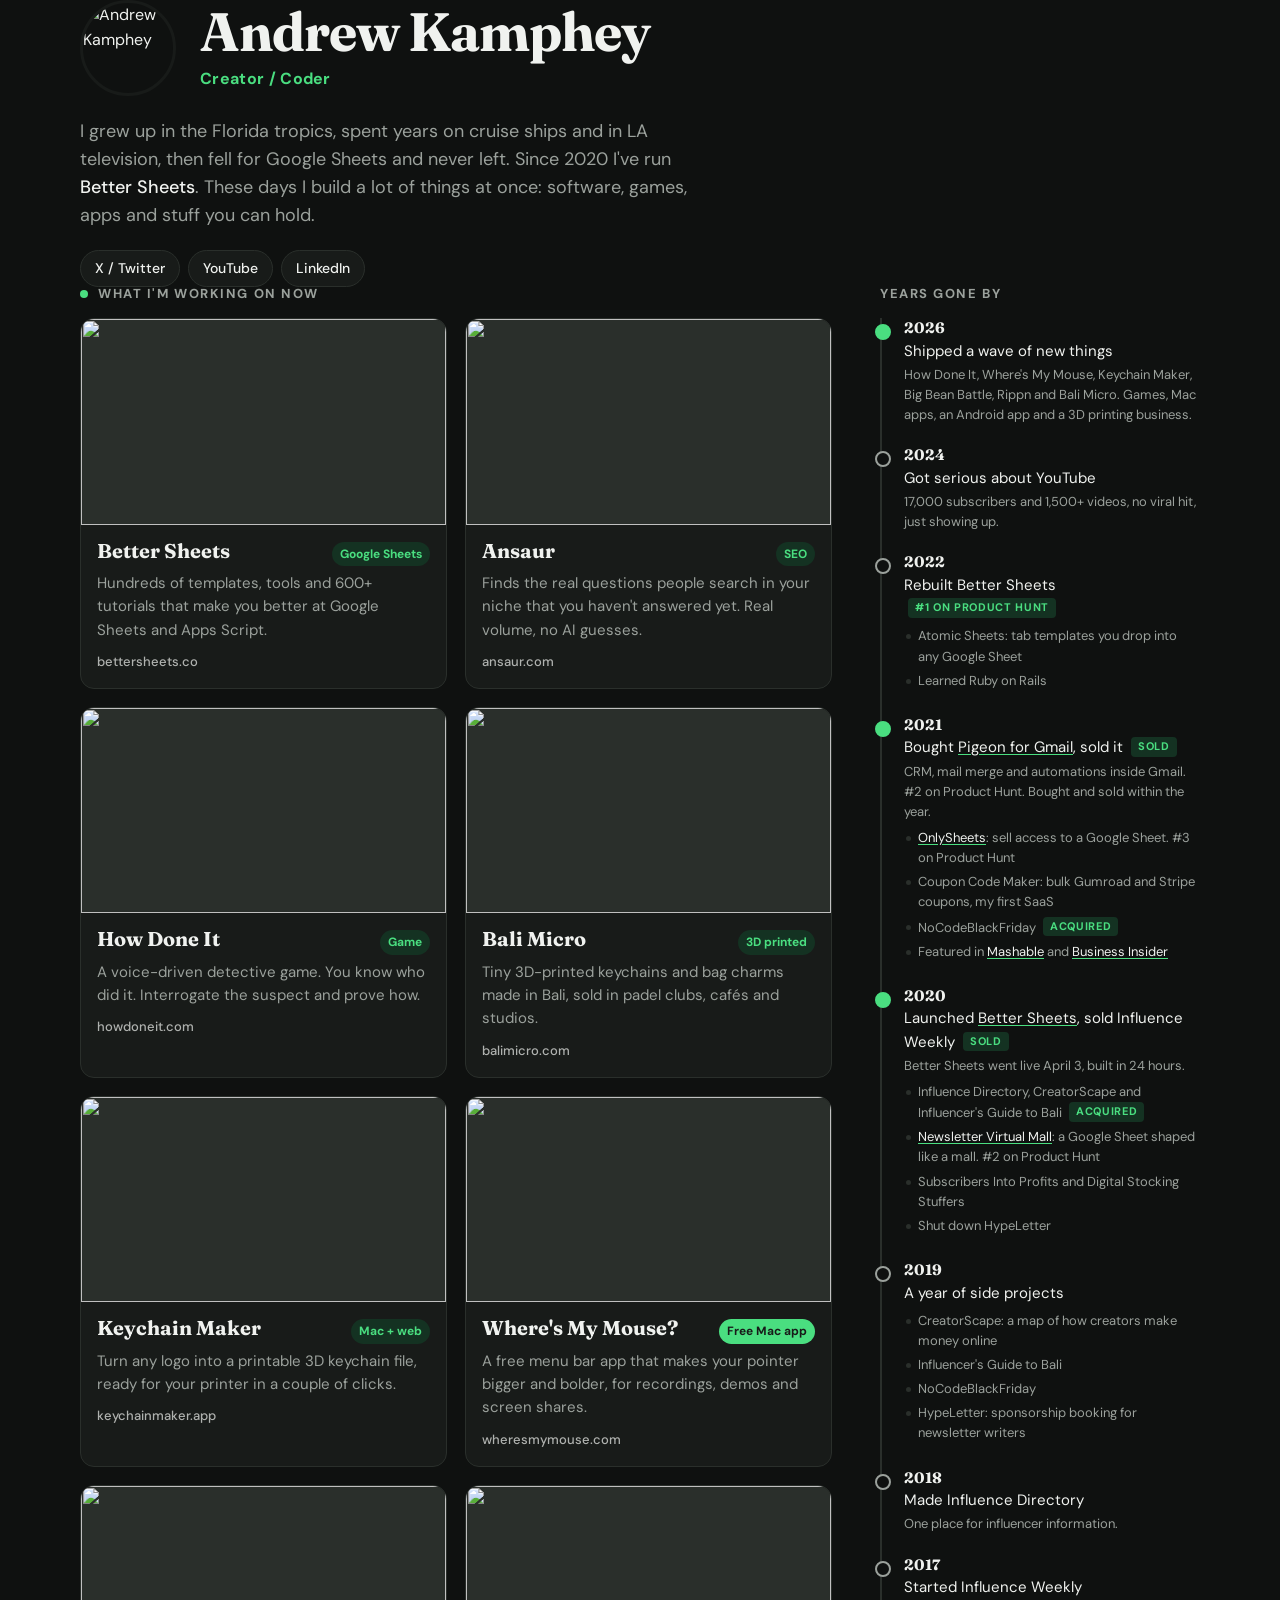
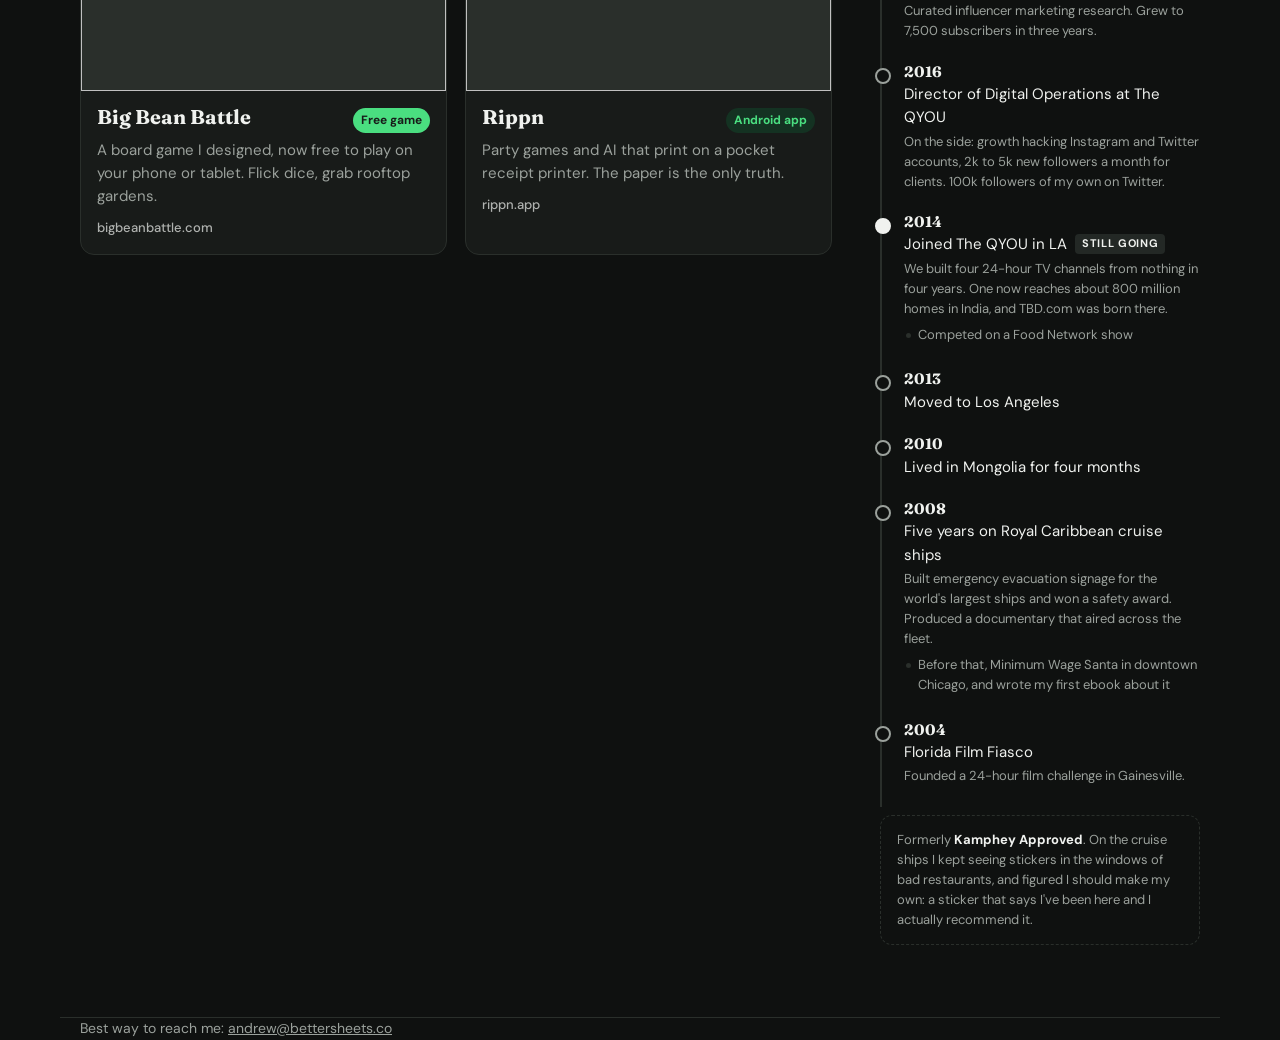
==== site/index.html @ 68dedde7 "Complete the timeline from kampheyapproved.com Adds 2008 to 2022 launches, acquisitions, Product Hun" ====
<!doctype html>
<html lang="en">
<head>
<meta charset="utf-8">
<meta name="viewport" content="width=device-width, initial-scale=1">
<title>Andrew Kamphey</title>
<meta name="description" content="Andrew Kamphey, creator and coder. Everything I'm building right now: Better Sheets, Ansaur, How Done It, Bali Micro, Keychain Maker, Where's My Mouse, Big Bean Battle and Rippn.">
<meta property="og:title" content="Andrew Kamphey">
<meta property="og:description" content="Creator / coder. Everything I'm building right now, plus the years that got me here.">
<meta property="og:image" content="https://kamphey.com/img/andrew.jpg">
<meta property="og:url" content="https://kamphey.com">
<meta name="twitter:card" content="summary">
<meta name="theme-color" content="#0f1110">
<link rel="icon" href="/favicon.svg" type="image/svg+xml">
<link rel="preconnect" href="https://fonts.googleapis.com">
<link rel="preconnect" href="https://fonts.gstatic.com" crossorigin>
<link href="https://fonts.googleapis.com/css2?family=Fraunces:opsz,wght@9..144,500;9..144,700&family=DM+Sans:wght@400;500;700&display=swap" rel="stylesheet">
<style>
:root {
  color-scheme: dark;
  --bg: #0f1110;
  --surface: #181b19;
  --ink: #f0f2ef;
  --muted: #9ba19c;
  --line: #2a2f2b;
  --accent: #4ade80;
  --accent-soft: #143222;
  --chip: #232825;
  --shadow: none;
}
* { box-sizing: border-box; }
html { -webkit-text-size-adjust: 100%; }
body {
  margin: 0;
  background: var(--bg);
  color: var(--ink);
  font: 400 16px/1.55 "DM Sans", system-ui, sans-serif;
}
a { color: inherit; }
img { display: block; max-width: 100%; }
.wrap { max-width: 1160px; margin: 0 auto; padding: 0 20px; }

/* Header */
header { padding: 56px 0 36px; }
.intro { display: flex; gap: 24px; align-items: center; }
.intro img {
  width: 96px; height: 96px; border-radius: 50%;
  object-fit: cover; flex: none; border: 3px solid var(--surface); box-shadow: var(--shadow);
}
h1 {
  font: 700 clamp(34px, 6vw, 54px)/1.05 "Fraunces", Georgia, serif;
  margin: 0; letter-spacing: -.02em;
}
.tag { margin: 6px 0 0; color: var(--accent); font-weight: 700; letter-spacing: .02em; }
.bio { max-width: 640px; margin: 22px 0 0; font-size: 18px; color: var(--muted); }
.bio strong { color: var(--ink); font-weight: 500; }
.links { display: flex; flex-wrap: wrap; gap: 8px; margin-top: 20px; }
.links a {
  text-decoration: none; font-size: 14px; font-weight: 500;
  padding: 7px 14px; border: 1px solid var(--line); border-radius: 999px; background: var(--surface);
}
.links a:hover { border-color: var(--accent); color: var(--accent); }

/* Layout */
.layout { display: grid; grid-template-columns: minmax(0, 1fr) 320px; gap: 48px; padding-bottom: 72px; }
h2 {
  font: 700 13px/1 "DM Sans", sans-serif; text-transform: uppercase; letter-spacing: .12em;
  color: var(--muted); margin: 0 0 18px; display: flex; align-items: center; gap: 10px;
}
h2 .dot { width: 8px; height: 8px; border-radius: 50%; background: var(--accent); animation: pulse 2s infinite; }
@keyframes pulse { 50% { opacity: .35; } }
@media (prefers-reduced-motion: reduce) { h2 .dot { animation: none; } }

/* Project cards */
.grid { display: grid; grid-template-columns: repeat(2, minmax(0, 1fr)); gap: 18px; }
.card {
  display: flex; flex-direction: column; text-decoration: none;
  background: var(--surface); border: 1px solid var(--line); border-radius: 14px;
  overflow: hidden; box-shadow: var(--shadow); transition: transform .15s ease, border-color .15s ease;
}
.card:hover { transform: translateY(-3px); border-color: var(--accent); }
.card:focus-visible { outline: 3px solid var(--accent); outline-offset: 2px; }
.card .thumb { aspect-ratio: 16 / 9; background: var(--line); overflow: hidden; }
.card .thumb img { width: 100%; height: 100%; object-fit: cover; }
.card .body { padding: 14px 16px 16px; }
.card .top { display: flex; justify-content: space-between; align-items: baseline; gap: 10px; }
.card h3 { font: 700 20px/1.2 "Fraunces", Georgia, serif; margin: 0; }
.card .kind {
  font-size: 12px; font-weight: 700; white-space: nowrap;
  color: var(--accent); background: var(--accent-soft); padding: 3px 8px; border-radius: 999px;
}
.card p { margin: 6px 0 0; color: var(--muted); font-size: 15px; }
.card .url { margin-top: 10px; font-size: 13px; font-weight: 500; color: var(--ink); opacity: .7; }

/* Timeline */
aside { align-self: start; }
.timeline { list-style: none; margin: 0; padding: 0; border-left: 2px solid var(--line); }
.timeline li { position: relative; padding: 0 0 20px 22px; }
.timeline li::before {
  content: ""; position: absolute; left: -7px; top: 6px;
  width: 12px; height: 12px; border-radius: 50%; background: var(--bg); border: 2px solid var(--muted);
}
.timeline li.big::before, .timeline li.sold::before { background: var(--accent); border-color: var(--accent); }
.timeline li.live::before { background: var(--ink); border-color: var(--ink); }
.timeline .year { font: 700 15px/1.3 "Fraunces", Georgia, serif; }
.timeline .what { margin: 2px 0 0; font-size: 15px; }
.timeline .note { margin: 2px 0 0; font-size: 13px; color: var(--muted); }
.timeline a { color: var(--ink); text-decoration-color: var(--accent); text-underline-offset: 2px; }
.timeline a:hover { color: var(--accent); }
.extras { margin: 6px 0 0; padding: 0; list-style: none; }
.extras li { position: relative; padding: 0 0 4px 14px; font-size: 13px; color: var(--muted); }
.extras li::before { content: ""; position: absolute; left: 2px; top: 8px; width: 5px; height: 5px; border-radius: 50%; background: var(--line); border: 0; }
.aka { margin: 8px 0 0; padding: 14px 16px; border: 1px dashed var(--line); border-radius: 12px; font-size: 13px; color: var(--muted); }
.aka strong { color: var(--ink); }
.badge {
  display: inline-block; font: 700 11px/1.4 "DM Sans", sans-serif; text-transform: uppercase; letter-spacing: .06em;
  color: var(--accent); background: var(--accent-soft); padding: 2px 7px; border-radius: 4px; margin-left: 4px; vertical-align: 2px;
}
.badge.live { color: var(--ink); background: var(--chip); }
.card .kind.free { color: var(--surface); background: var(--accent); }

footer { border-top: 1px solid var(--line); padding: 24px 0 40px; color: var(--muted); font-size: 14px; }

@media (max-width: 900px) {
  .layout { grid-template-columns: 1fr; gap: 40px; }
  aside { position: static; }
}
@media (max-width: 560px) {
  header { padding-top: 36px; }
  .intro { gap: 16px; }
  .intro img { width: 72px; height: 72px; }
  .grid { grid-template-columns: 1fr; }
  .wrap { padding: 0 16px; }
}
</style>
</head>
<body>

<header class="wrap">
  <div class="intro">
    <img src="/img/andrew.jpg" alt="Andrew Kamphey" width="96" height="96">
    <div>
      <h1>Andrew Kamphey</h1>
      <p class="tag">Creator / Coder</p>
    </div>
  </div>
  <p class="bio">
    I grew up in the Florida tropics, spent years on cruise ships and in LA television, then fell for Google Sheets and never left.
    Since 2020 I've run <strong>Better Sheets</strong>. These days I build a lot of things at once: software, games, apps and stuff you can hold.
  </p>
  <nav class="links" aria-label="Elsewhere">
    <a href="https://x.com/Kamphey">X / Twitter</a>
    <a href="https://www.youtube.com/bettersheets">YouTube</a>
    <a href="https://www.linkedin.com/in/andrewkamphey">LinkedIn</a>
  </nav>
</header>

<main class="wrap layout">
  <section aria-labelledby="now">
    <h2 id="now"><span class="dot"></span>What I'm working on now</h2>
    <div class="grid">

      <a class="card" href="https://bettersheets.co">
        <div class="thumb"><img src="/img/bettersheets.jpg" alt="" loading="lazy"></div>
        <div class="body">
          <div class="top"><h3>Better Sheets</h3><span class="kind">Google Sheets</span></div>
          <p>Hundreds of templates, tools and 600+ tutorials that make you better at Google Sheets and Apps Script.</p>
          <div class="url">bettersheets.co</div>
        </div>
      </a>

      <a class="card" href="https://ansaur.com">
        <div class="thumb"><img src="/img/ansaur.jpg" alt="" loading="lazy"></div>
        <div class="body">
          <div class="top"><h3>Ansaur</h3><span class="kind">SEO</span></div>
          <p>Finds the real questions people search in your niche that you haven't answered yet. Real volume, no AI guesses.</p>
          <div class="url">ansaur.com</div>
        </div>
      </a>

      <a class="card" href="https://howdoneit.com">
        <div class="thumb"><img src="/img/howdoneit.jpg" alt="" loading="lazy"></div>
        <div class="body">
          <div class="top"><h3>How Done It</h3><span class="kind">Game</span></div>
          <p>A voice-driven detective game. You know who did it. Interrogate the suspect and prove how.</p>
          <div class="url">howdoneit.com</div>
        </div>
      </a>

      <a class="card" href="https://balimicro.com">
        <div class="thumb"><img src="/img/balimicro.jpg" alt="" loading="lazy"></div>
        <div class="body">
          <div class="top"><h3>Bali Micro</h3><span class="kind">3D printed</span></div>
          <p>Tiny 3D-printed keychains and bag charms made in Bali, sold in padel clubs, cafés and studios.</p>
          <div class="url">balimicro.com</div>
        </div>
      </a>

      <a class="card" href="https://keychainmaker.app">
        <div class="thumb"><img src="/img/keychainmaker.jpg" alt="" loading="lazy"></div>
        <div class="body">
          <div class="top"><h3>Keychain Maker</h3><span class="kind">Mac + web</span></div>
          <p>Turn any logo into a printable 3D keychain file, ready for your printer in a couple of clicks.</p>
          <div class="url">keychainmaker.app</div>
        </div>
      </a>

      <a class="card" href="https://wheresmymouse.com">
        <div class="thumb"><img src="/img/wheresmymouse.jpg" alt="" loading="lazy"></div>
        <div class="body">
          <div class="top"><h3>Where's My Mouse?</h3><span class="kind free">Free Mac app</span></div>
          <p>A free menu bar app that makes your pointer bigger and bolder, for recordings, demos and screen shares.</p>
          <div class="url">wheresmymouse.com</div>
        </div>
      </a>

      <a class="card" href="https://bigbeanbattle.com">
        <div class="thumb"><img src="/img/bigbeanbattle.jpg" alt="" loading="lazy"></div>
        <div class="body">
          <div class="top"><h3>Big Bean Battle</h3><span class="kind free">Free game</span></div>
          <p>A board game I designed, now free to play on your phone or tablet. Flick dice, grab rooftop gardens.</p>
          <div class="url">bigbeanbattle.com</div>
        </div>
      </a>

      <a class="card" href="https://rippn.app">
        <div class="thumb"><img src="/img/rippn.jpg" alt="" loading="lazy"></div>
        <div class="body">
          <div class="top"><h3>Rippn</h3><span class="kind">Android app</span></div>
          <p>Party games and AI that print on a pocket receipt printer. The paper is the only truth.</p>
          <div class="url">rippn.app</div>
        </div>
      </a>

    </div>
  </section>

  <aside aria-labelledby="years">
    <h2 id="years">Years gone by</h2>
    <ol class="timeline">
      <li class="big">
        <div class="year">2026</div>
        <p class="what">Shipped a wave of new things</p>
        <p class="note">How Done It, Where's My Mouse, Keychain Maker, Big Bean Battle, Rippn and Bali Micro. Games, Mac apps, an Android app and a 3D printing business.</p>
      </li>
      <li>
        <div class="year">2024</div>
        <p class="what">Got serious about YouTube</p>
        <p class="note">17,000 subscribers and 1,500+ videos, no viral hit, just showing up.</p>
      </li>
      <li>
        <div class="year">2022</div>
        <p class="what">Rebuilt Better Sheets <span class="badge">#1 on Product Hunt</span></p>
        <ul class="extras">
          <li>Atomic Sheets: tab templates you drop into any Google Sheet</li>
          <li>Learned Ruby on Rails</li>
        </ul>
      </li>
      <li class="sold">
        <div class="year">2021</div>
        <p class="what">Bought <a href="https://trypigeon.co/">Pigeon for Gmail</a>, sold it <span class="badge">Sold</span></p>
        <p class="note">CRM, mail merge and automations inside Gmail. #2 on Product Hunt. Bought and sold within the year.</p>
        <ul class="extras">
          <li><a href="https://onlysheets.xyz/">OnlySheets</a>: sell access to a Google Sheet. #3 on Product Hunt</li>
          <li>Coupon Code Maker: bulk Gumroad and Stripe coupons, my first SaaS</li>
          <li>NoCodeBlackFriday <span class="badge">Acquired</span></li>
          <li>Featured in <a href="https://mashable.com/article/selling-google-spreadsheets-trend">Mashable</a> and <a href="https://www.businessinsider.com/teaching-people-how-to-make-better-google-sheets-earned-me-34000-in-a-year-2021-4">Business Insider</a></li>
        </ul>
      </li>
      <li class="sold">
        <div class="year">2020</div>
        <p class="what">Launched <a href="https://bettersheets.co">Better Sheets</a>, sold Influence Weekly <span class="badge">Sold</span></p>
        <p class="note">Better Sheets went live April 3, built in 24 hours.</p>
        <ul class="extras">
          <li>Influence Directory, CreatorScape and Influencer's Guide to Bali <span class="badge">Acquired</span></li>
          <li><a href="https://newslettervirtualmall.com/">Newsletter Virtual Mall</a>: a Google Sheet shaped like a mall. #2 on Product Hunt</li>
          <li>Subscribers Into Profits and Digital Stocking Stuffers</li>
          <li>Shut down HypeLetter</li>
        </ul>
      </li>
      <li>
        <div class="year">2019</div>
        <p class="what">A year of side projects</p>
        <ul class="extras">
          <li>CreatorScape: a map of how creators make money online</li>
          <li>Influencer's Guide to Bali</li>
          <li>NoCodeBlackFriday</li>
          <li>HypeLetter: sponsorship booking for newsletter writers</li>
        </ul>
      </li>
      <li>
        <div class="year">2018</div>
        <p class="what">Made Influence Directory</p>
        <p class="note">One place for influencer information.</p>
      </li>
      <li>
        <div class="year">2017</div>
        <p class="what">Started Influence Weekly</p>
        <p class="note">Curated influencer marketing research. Grew to 7,500 subscribers in three years.</p>
      </li>
      <li>
        <div class="year">2016</div>
        <p class="what">Director of Digital Operations at The QYOU</p>
        <p class="note">On the side: growth hacking Instagram and Twitter accounts, 2k to 5k new followers a month for clients. 100k followers of my own on Twitter.</p>
      </li>
      <li class="live">
        <div class="year">2014</div>
        <p class="what">Joined The QYOU in LA <span class="badge live">Still going</span></p>
        <p class="note">We built four 24-hour TV channels from nothing in four years. One now reaches about 800 million homes in India, and TBD.com was born there.</p>
        <ul class="extras">
          <li>Competed on a Food Network show</li>
        </ul>
      </li>
      <li>
        <div class="year">2013</div>
        <p class="what">Moved to Los Angeles</p>
      </li>
      <li>
        <div class="year">2010</div>
        <p class="what">Lived in Mongolia for four months</p>
      </li>
      <li>
        <div class="year">2008</div>
        <p class="what">Five years on Royal Caribbean cruise ships</p>
        <p class="note">Built emergency evacuation signage for the world's largest ships and won a safety award. Produced a documentary that aired across the fleet.</p>
        <ul class="extras">
          <li>Before that, Minimum Wage Santa in downtown Chicago, and wrote my first ebook about it</li>
        </ul>
      </li>
      <li>
        <div class="year">2004</div>
        <p class="what">Florida Film Fiasco</p>
        <p class="note">Founded a 24-hour film challenge in Gainesville.</p>
      </li>
    </ol>
    <p class="aka">Formerly <strong>Kamphey Approved</strong>. On the cruise ships I kept seeing stickers in the windows of bad restaurants, and figured I should make my own: a sticker that says I've been here and I actually recommend it.</p>
  </aside>
</main>

<footer class="wrap">
  Best way to reach me: <a href="mailto:andrew@bettersheets.co">andrew@bettersheets.co</a>
</footer>

</body>
</html>
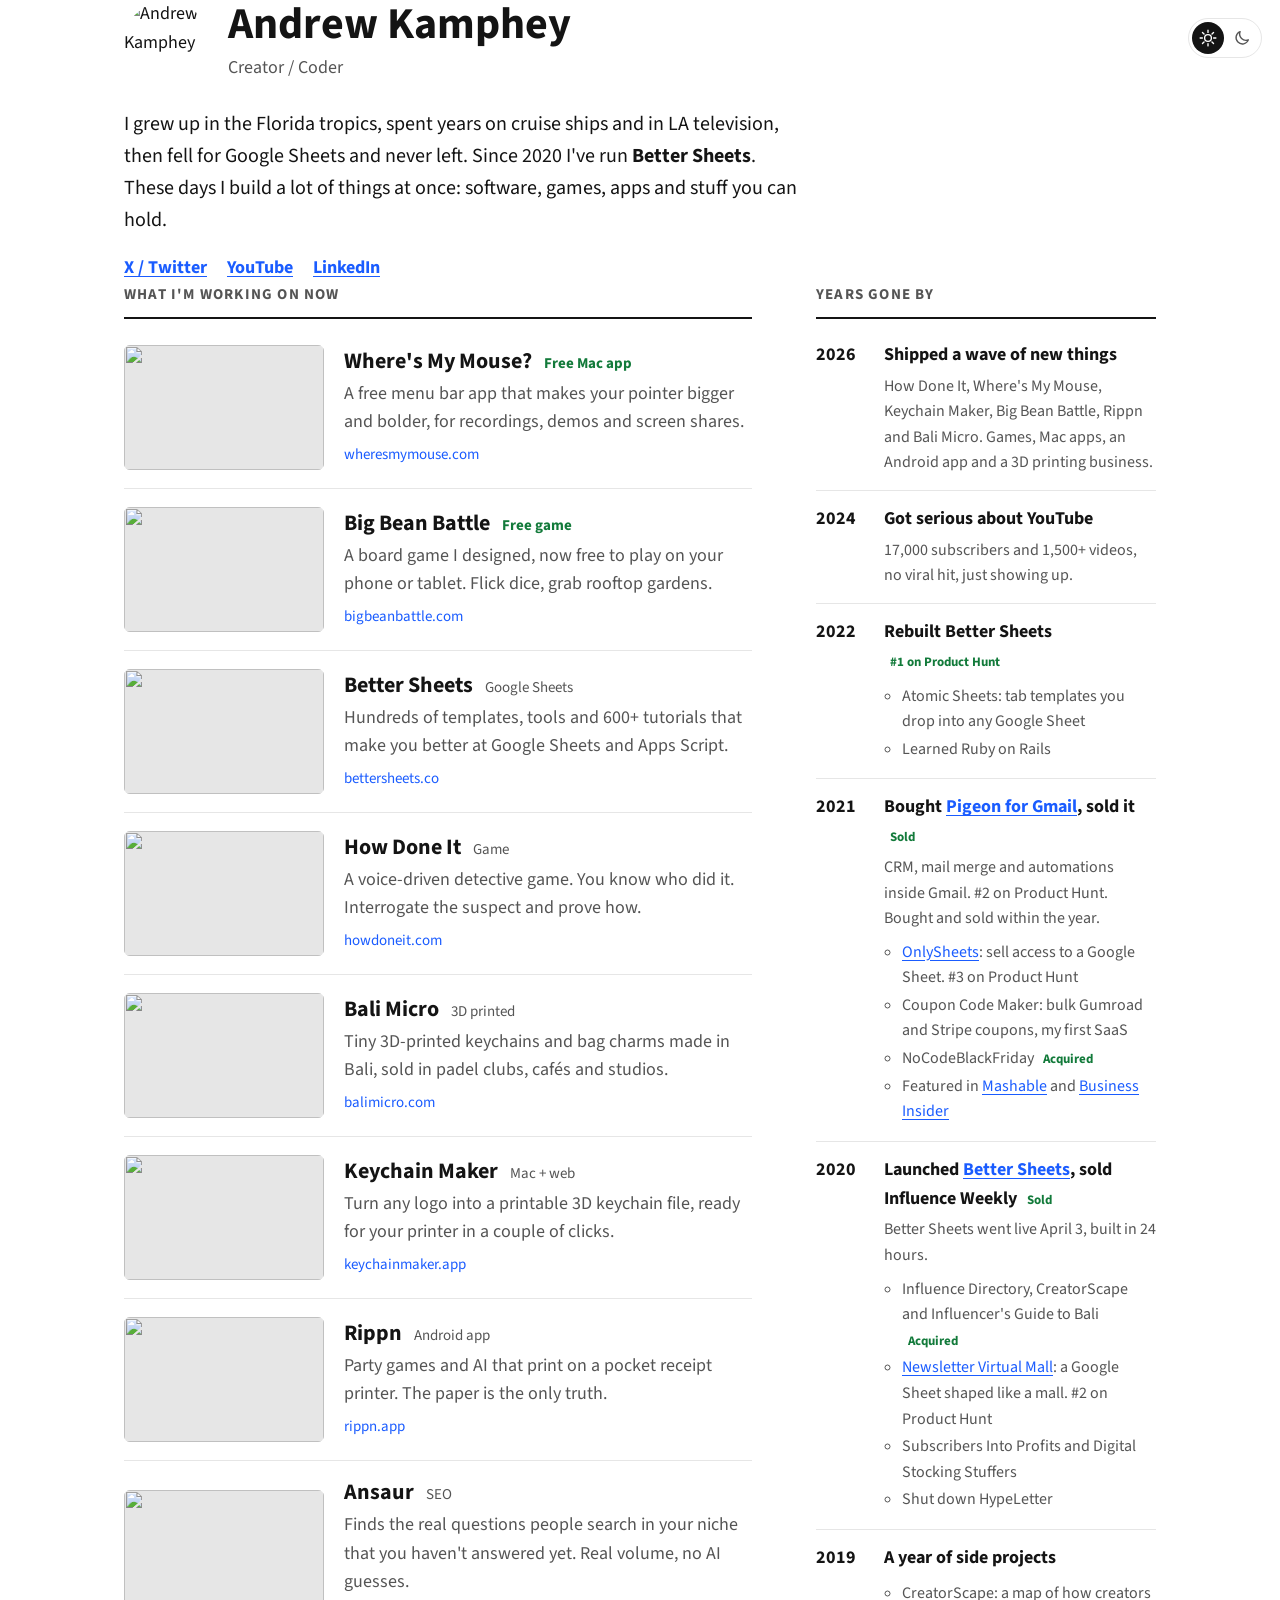
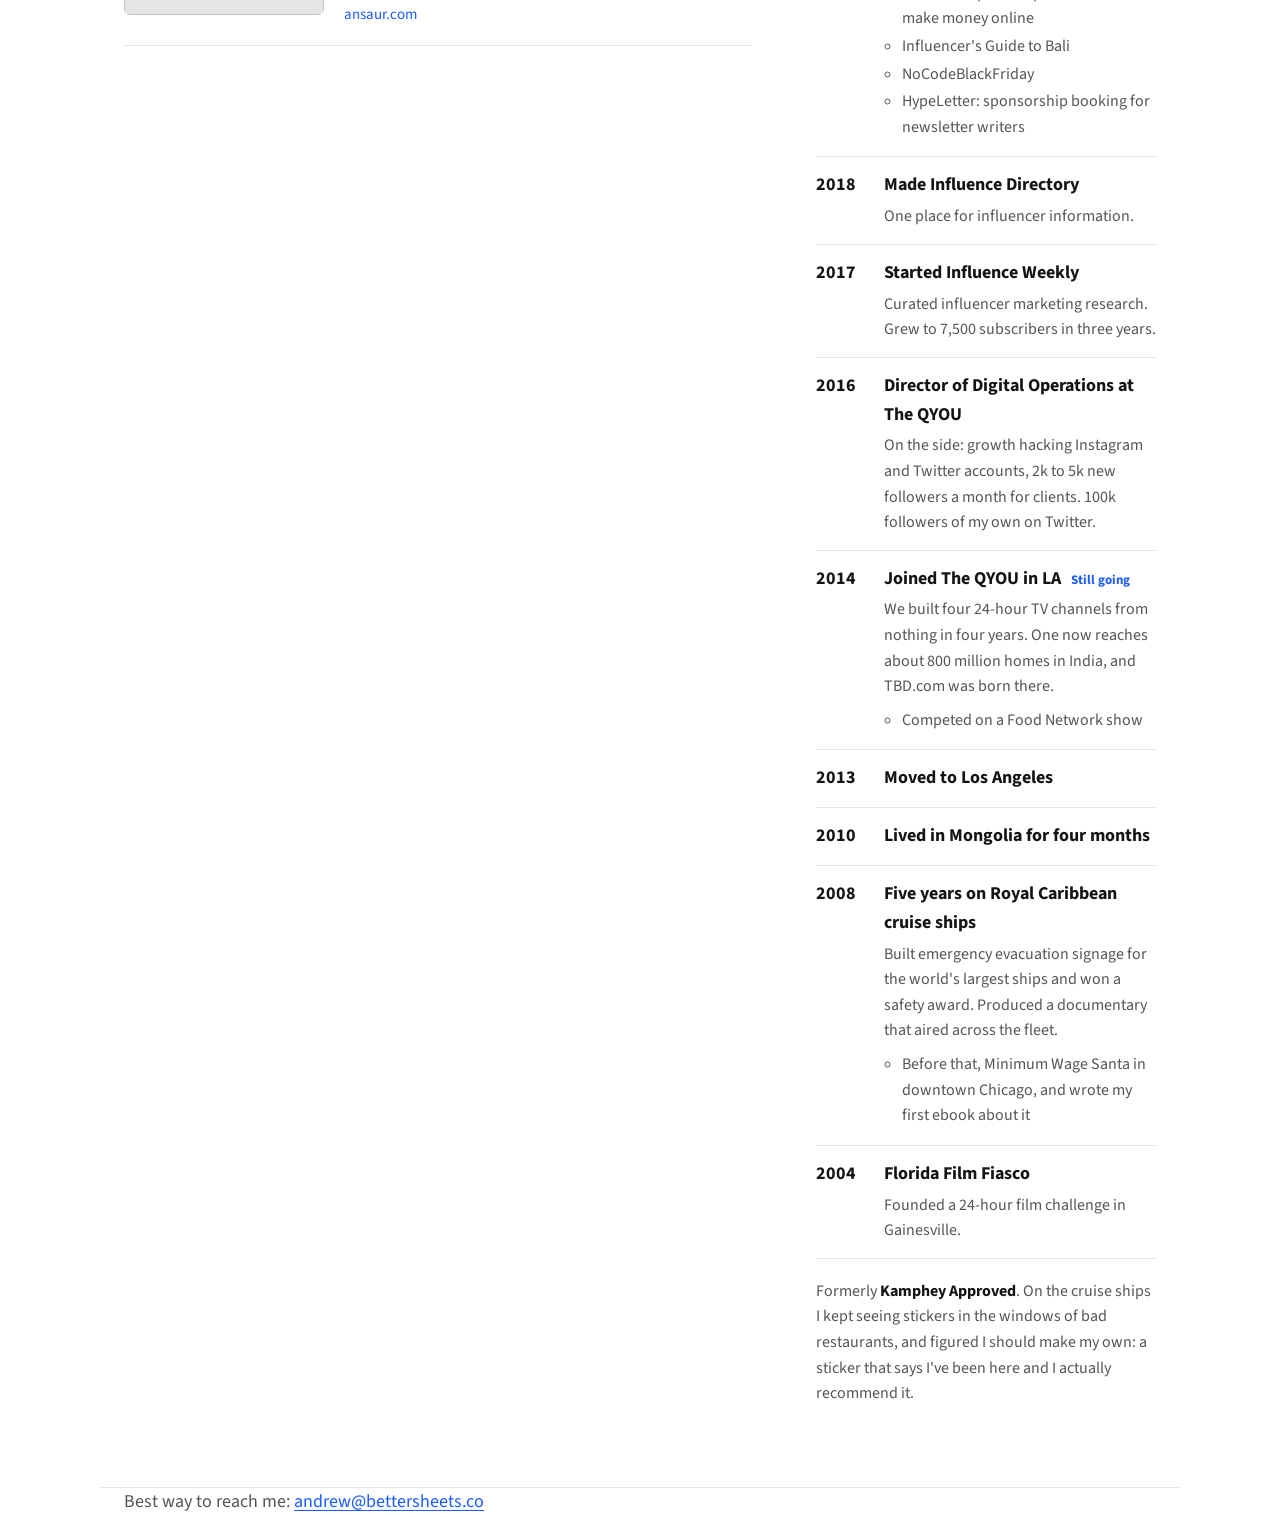
==== commit b6152080: "Plain design with light/dark toggle, reorder projects Source Sans 3, list rows, readable light and s" ====
--- a/site/index.html
+++ b/site/index.html
@@ -4,137 +4,119 @@
 <meta charset="utf-8">
 <meta name="viewport" content="width=device-width, initial-scale=1">
 <title>Andrew Kamphey</title>
-<meta name="description" content="Andrew Kamphey, creator and coder. Everything I'm building right now: Better Sheets, Ansaur, How Done It, Bali Micro, Keychain Maker, Where's My Mouse, Big Bean Battle and Rippn.">
+<meta name="description" content="Andrew Kamphey, creator and coder. Everything I'm building right now: Where's My Mouse, Big Bean Battle, Better Sheets, How Done It, Bali Micro, Keychain Maker, Rippn and Ansaur.">
 <meta property="og:title" content="Andrew Kamphey">
 <meta property="og:description" content="Creator / coder. Everything I'm building right now, plus the years that got me here.">
 <meta property="og:image" content="https://kamphey.com/img/andrew.jpg">
 <meta property="og:url" content="https://kamphey.com">
 <meta name="twitter:card" content="summary">
-<meta name="theme-color" content="#0f1110">
 <link rel="icon" href="/favicon.svg" type="image/svg+xml">
 <link rel="preconnect" href="https://fonts.googleapis.com">
 <link rel="preconnect" href="https://fonts.gstatic.com" crossorigin>
-<link href="https://fonts.googleapis.com/css2?family=Fraunces:opsz,wght@9..144,500;9..144,700&family=DM+Sans:wght@400;500;700&display=swap" rel="stylesheet">
-<style>
+<link href="https://fonts.googleapis.com/css2?family=Source+Sans+3:ital,wght@0,400;0,600;0,700;1,400&display=swap" rel="stylesheet">
+<script>
+try { const t = localStorage.getItem("theme"); if (t) document.documentElement.dataset.theme = t; } catch (e) {}
+</script>
+<style id="theme">
 :root {
+  color-scheme: light;
+  --bg: #ffffff; --surface: #ffffff; --ink: #141414; --muted: #555555; --line: #e6e6e6;
+  --link: #1a5cff; --free: #127a3a;
+  --tog-on-bg: #141414; --tog-on-fg: #ffffff;
+}
+@media (prefers-color-scheme: dark) {
+  :root:not([data-theme="light"]) {
+    color-scheme: dark;
+    --bg: #1c1c1e; --surface: #1c1c1e; --ink: #ececec; --muted: #a8a8ad; --line: #333336;
+    --link: #7aa7ff; --free: #5fd38a; --tog-on-bg: #ececec; --tog-on-fg: #1c1c1e;
+  }
+}
+:root[data-theme="dark"] {
   color-scheme: dark;
-  --bg: #0f1110;
-  --surface: #181b19;
-  --ink: #f0f2ef;
-  --muted: #9ba19c;
-  --line: #2a2f2b;
-  --accent: #4ade80;
-  --accent-soft: #143222;
-  --chip: #232825;
-  --shadow: none;
+  --bg: #1c1c1e; --surface: #1c1c1e; --ink: #ececec; --muted: #a8a8ad; --line: #333336;
+  --link: #7aa7ff; --free: #5fd38a; --tog-on-bg: #ececec; --tog-on-fg: #1c1c1e;
 }
 * { box-sizing: border-box; }
 html { -webkit-text-size-adjust: 100%; }
-body {
-  margin: 0;
-  background: var(--bg);
-  color: var(--ink);
-  font: 400 16px/1.55 "DM Sans", system-ui, sans-serif;
-}
-a { color: inherit; }
+body { margin: 0; position: relative; background: var(--bg); color: var(--ink); font: 400 18px/1.6 "Source Sans 3", system-ui, sans-serif; }
+a { color: var(--link); text-underline-offset: 3px; }
 img { display: block; max-width: 100%; }
-.wrap { max-width: 1160px; margin: 0 auto; padding: 0 20px; }
-
-/* Header */
-header { padding: 56px 0 36px; }
-.intro { display: flex; gap: 24px; align-items: center; }
-.intro img {
-  width: 96px; height: 96px; border-radius: 50%;
-  object-fit: cover; flex: none; border: 3px solid var(--surface); box-shadow: var(--shadow);
-}
-h1 {
-  font: 700 clamp(34px, 6vw, 54px)/1.05 "Fraunces", Georgia, serif;
-  margin: 0; letter-spacing: -.02em;
-}
-.tag { margin: 6px 0 0; color: var(--accent); font-weight: 700; letter-spacing: .02em; }
-.bio { max-width: 640px; margin: 22px 0 0; font-size: 18px; color: var(--muted); }
-.bio strong { color: var(--ink); font-weight: 500; }
-.links { display: flex; flex-wrap: wrap; gap: 8px; margin-top: 20px; }
-.links a {
-  text-decoration: none; font-size: 14px; font-weight: 500;
-  padding: 7px 14px; border: 1px solid var(--line); border-radius: 999px; background: var(--surface);
-}
-.links a:hover { border-color: var(--accent); color: var(--accent); }
-
-/* Layout */
-.layout { display: grid; grid-template-columns: minmax(0, 1fr) 320px; gap: 48px; padding-bottom: 72px; }
-h2 {
-  font: 700 13px/1 "DM Sans", sans-serif; text-transform: uppercase; letter-spacing: .12em;
-  color: var(--muted); margin: 0 0 18px; display: flex; align-items: center; gap: 10px;
-}
-h2 .dot { width: 8px; height: 8px; border-radius: 50%; background: var(--accent); animation: pulse 2s infinite; }
-@keyframes pulse { 50% { opacity: .35; } }
-@media (prefers-reduced-motion: reduce) { h2 .dot { animation: none; } }
-
-/* Project cards */
-.grid { display: grid; grid-template-columns: repeat(2, minmax(0, 1fr)); gap: 18px; }
-.card {
-  display: flex; flex-direction: column; text-decoration: none;
-  background: var(--surface); border: 1px solid var(--line); border-radius: 14px;
-  overflow: hidden; box-shadow: var(--shadow); transition: transform .15s ease, border-color .15s ease;
-}
-.card:hover { transform: translateY(-3px); border-color: var(--accent); }
-.card:focus-visible { outline: 3px solid var(--accent); outline-offset: 2px; }
-.card .thumb { aspect-ratio: 16 / 9; background: var(--line); overflow: hidden; }
+.wrap { max-width: 1080px; margin: 0 auto; padding: 0 24px; }
+
+.theme-toggle { position: absolute; top: 18px; right: 18px; display: flex; gap: 2px; padding: 3px; border: 1px solid var(--line); border-radius: 999px; background: var(--surface); cursor: pointer; z-index: 5; }
+.theme-toggle svg { width: 32px; height: 32px; padding: 7px; border-radius: 50%; fill: none; stroke: var(--muted); stroke-width: 1.8; stroke-linecap: round; stroke-linejoin: round; }
+.theme-toggle .sun { background: var(--tog-on-bg); stroke: var(--tog-on-fg); }
+:root[data-theme="dark"] .theme-toggle .sun { background: none; stroke: var(--muted); }
+:root[data-theme="dark"] .theme-toggle .moon { background: var(--tog-on-bg); stroke: var(--tog-on-fg); }
+@media (prefers-color-scheme: dark) {
+  :root:not([data-theme="light"]) .theme-toggle .sun { background: none; stroke: var(--muted); }
+  :root:not([data-theme="light"]) .theme-toggle .moon { background: var(--tog-on-bg); stroke: var(--tog-on-fg); }
+}
+
+header { padding: 72px 0 40px; }
+.intro { display: flex; gap: 20px; align-items: center; }
+.intro img { width: 84px; height: 84px; border-radius: 50%; object-fit: cover; flex: none; }
+h1 { font-size: clamp(32px, 5vw, 44px); line-height: 1.1; margin: 0; }
+.tag { margin: 4px 0 0; color: var(--muted); }
+.bio { max-width: 680px; margin: 24px 0 0; font-size: 20px; }
+.bio strong { font-weight: 700; }
+.links { display: flex; flex-wrap: wrap; gap: 20px; margin-top: 18px; }
+.links a { font-weight: 700; }
+
+.layout { display: grid; grid-template-columns: minmax(0, 1fr) 340px; gap: 64px; padding-bottom: 80px; }
+h2 { font-size: 15px; font-weight: 700; text-transform: uppercase; letter-spacing: .08em; color: var(--muted); margin: 0 0 8px; padding-bottom: 10px; border-bottom: 2px solid var(--ink); }
+h2 .dot { display: none; }
+
+.grid { display: flex; flex-direction: column; }
+.card { display: grid; grid-template-columns: 200px minmax(0, 1fr); gap: 20px; align-items: center; padding: 18px 0; border-bottom: 1px solid var(--line); text-decoration: none; color: var(--ink); }
+.card:hover h3 { text-decoration: underline; text-underline-offset: 4px; }
+.card:focus-visible { outline: 3px solid var(--link); outline-offset: 4px; }
+.card .thumb { aspect-ratio: 16 / 10; border-radius: 6px; overflow: hidden; background: var(--line); }
 .card .thumb img { width: 100%; height: 100%; object-fit: cover; }
-.card .body { padding: 14px 16px 16px; }
-.card .top { display: flex; justify-content: space-between; align-items: baseline; gap: 10px; }
-.card h3 { font: 700 20px/1.2 "Fraunces", Georgia, serif; margin: 0; }
-.card .kind {
-  font-size: 12px; font-weight: 700; white-space: nowrap;
-  color: var(--accent); background: var(--accent-soft); padding: 3px 8px; border-radius: 999px;
-}
-.card p { margin: 6px 0 0; color: var(--muted); font-size: 15px; }
-.card .url { margin-top: 10px; font-size: 13px; font-weight: 500; color: var(--ink); opacity: .7; }
-
-/* Timeline */
-aside { align-self: start; }
-.timeline { list-style: none; margin: 0; padding: 0; border-left: 2px solid var(--line); }
-.timeline li { position: relative; padding: 0 0 20px 22px; }
-.timeline li::before {
-  content: ""; position: absolute; left: -7px; top: 6px;
-  width: 12px; height: 12px; border-radius: 50%; background: var(--bg); border: 2px solid var(--muted);
-}
-.timeline li.big::before, .timeline li.sold::before { background: var(--accent); border-color: var(--accent); }
-.timeline li.live::before { background: var(--ink); border-color: var(--ink); }
-.timeline .year { font: 700 15px/1.3 "Fraunces", Georgia, serif; }
-.timeline .what { margin: 2px 0 0; font-size: 15px; }
-.timeline .note { margin: 2px 0 0; font-size: 13px; color: var(--muted); }
-.timeline a { color: var(--ink); text-decoration-color: var(--accent); text-underline-offset: 2px; }
-.timeline a:hover { color: var(--accent); }
-.extras { margin: 6px 0 0; padding: 0; list-style: none; }
-.extras li { position: relative; padding: 0 0 4px 14px; font-size: 13px; color: var(--muted); }
-.extras li::before { content: ""; position: absolute; left: 2px; top: 8px; width: 5px; height: 5px; border-radius: 50%; background: var(--line); border: 0; }
-.aka { margin: 8px 0 0; padding: 14px 16px; border: 1px dashed var(--line); border-radius: 12px; font-size: 13px; color: var(--muted); }
+.card .top { display: flex; flex-wrap: wrap; align-items: baseline; gap: 4px 12px; }
+.card h3 { font-size: 22px; line-height: 1.25; margin: 0; }
+.card .kind { font-size: 15px; color: var(--muted); }
+.card .kind.free { color: var(--free); font-weight: 700; }
+.card p { margin: 4px 0 0; color: var(--muted); }
+.card .url { margin-top: 6px; font-size: 15px; color: var(--link); }
+
+.timeline { list-style: none; margin: 0; padding: 0; }
+.timeline > li { display: grid; grid-template-columns: 56px minmax(0, 1fr); column-gap: 12px; padding: 14px 0; border-bottom: 1px solid var(--line); }
+.timeline .year { grid-row: span 9; font-weight: 700; }
+.timeline .what { margin: 0; font-weight: 700; }
+.timeline .note { margin: 4px 0 0; font-size: 16px; color: var(--muted); }
+.extras { margin: 6px 0 0; padding: 0 0 0 18px; font-size: 16px; color: var(--muted); }
+.extras li { margin: 2px 0; }
+.badge { display: inline-block; font-size: 13px; font-weight: 700; color: var(--free); margin-left: 6px; }
+.badge.live { color: var(--link); }
+.aka { margin: 20px 0 0; font-size: 16px; color: var(--muted); }
 .aka strong { color: var(--ink); }
-.badge {
-  display: inline-block; font: 700 11px/1.4 "DM Sans", sans-serif; text-transform: uppercase; letter-spacing: .06em;
-  color: var(--accent); background: var(--accent-soft); padding: 2px 7px; border-radius: 4px; margin-left: 4px; vertical-align: 2px;
-}
-.badge.live { color: var(--ink); background: var(--chip); }
-.card .kind.free { color: var(--surface); background: var(--accent); }
-
-footer { border-top: 1px solid var(--line); padding: 24px 0 40px; color: var(--muted); font-size: 14px; }
-
-@media (max-width: 900px) {
-  .layout { grid-template-columns: 1fr; gap: 40px; }
-  aside { position: static; }
-}
+
+footer { border-top: 1px solid var(--line); padding: 28px 0 48px; color: var(--muted); }
+
+@media (max-width: 900px) { .layout { grid-template-columns: 1fr; gap: 48px; } }
 @media (max-width: 560px) {
-  header { padding-top: 36px; }
-  .intro { gap: 16px; }
-  .intro img { width: 72px; height: 72px; }
-  .grid { grid-template-columns: 1fr; }
   .wrap { padding: 0 16px; }
+  header { padding-top: 76px; }
+  .card { grid-template-columns: 112px minmax(0, 1fr); gap: 14px; align-items: start; }
+  .card p { font-size: 16px; }
+  .bio { font-size: 18px; }
 }
 </style>
 </head>
 <body>
+<button class="theme-toggle" type="button" aria-label="Switch light or dark mode">
+  <svg class="sun" viewBox="0 0 24 24" aria-hidden="true"><circle cx="12" cy="12" r="4.5"/><path d="M12 1.5v3M12 19.5v3M1.5 12h3M19.5 12h3M4.6 4.6l2.1 2.1M17.3 17.3l2.1 2.1M4.6 19.4l2.1-2.1M17.3 6.7l2.1-2.1"/></svg>
+  <svg class="moon" viewBox="0 0 24 24" aria-hidden="true"><path d="M20.5 14.5A8.5 8.5 0 0 1 9.5 3.5a8.5 8.5 0 1 0 11 11z"/></svg>
+</button>
+<script>
+document.querySelector(".theme-toggle").addEventListener("click", () => {
+  const root = document.documentElement;
+  const dark = root.dataset.theme ? root.dataset.theme === "dark" : matchMedia("(prefers-color-scheme: dark)").matches;
+  root.dataset.theme = dark ? "light" : "dark";
+  try { localStorage.setItem("theme", root.dataset.theme); } catch (e) {}
+});
+</script>
 
 <header class="wrap">
   <div class="intro">
@@ -160,7 +142,25 @@
     <h2 id="now"><span class="dot"></span>What I'm working on now</h2>
     <div class="grid">
 
-      <a class="card" href="https://bettersheets.co">
+      <a class="card" style="--c:#2f6bff" href="https://wheresmymouse.com">
+        <div class="thumb"><img src="/img/wheresmymouse.jpg" alt="" loading="lazy"></div>
+        <div class="body">
+          <div class="top"><h3>Where's My Mouse?</h3><span class="kind free">Free Mac app</span></div>
+          <p>A free menu bar app that makes your pointer bigger and bolder, for recordings, demos and screen shares.</p>
+          <div class="url">wheresmymouse.com</div>
+        </div>
+      </a>
+
+      <a class="card" style="--c:#4caf50" href="https://bigbeanbattle.com">
+        <div class="thumb"><img src="/img/bigbeanbattle.jpg" alt="" loading="lazy"></div>
+        <div class="body">
+          <div class="top"><h3>Big Bean Battle</h3><span class="kind free">Free game</span></div>
+          <p>A board game I designed, now free to play on your phone or tablet. Flick dice, grab rooftop gardens.</p>
+          <div class="url">bigbeanbattle.com</div>
+        </div>
+      </a>
+
+      <a class="card" style="--c:#0f9d58" href="https://bettersheets.co">
         <div class="thumb"><img src="/img/bettersheets.jpg" alt="" loading="lazy"></div>
         <div class="body">
           <div class="top"><h3>Better Sheets</h3><span class="kind">Google Sheets</span></div>
@@ -169,66 +169,48 @@
         </div>
       </a>
 
-      <a class="card" href="https://ansaur.com">
+      <a class="card" style="--c:#1d1d1f" href="https://howdoneit.com">
+        <div class="thumb"><img src="/img/howdoneit.jpg" alt="" loading="lazy"></div>
+        <div class="body">
+          <div class="top"><h3>How Done It</h3><span class="kind">Game</span></div>
+          <p>A voice-driven detective game. You know who did it. Interrogate the suspect and prove how.</p>
+          <div class="url">howdoneit.com</div>
+        </div>
+      </a>
+
+      <a class="card" style="--c:#ff7a2f" href="https://balimicro.com">
+        <div class="thumb"><img src="/img/balimicro.jpg" alt="" loading="lazy"></div>
+        <div class="body">
+          <div class="top"><h3>Bali Micro</h3><span class="kind">3D printed</span></div>
+          <p>Tiny 3D-printed keychains and bag charms made in Bali, sold in padel clubs, cafés and studios.</p>
+          <div class="url">balimicro.com</div>
+        </div>
+      </a>
+
+      <a class="card" style="--c:#f5b800" href="https://keychainmaker.app">
+        <div class="thumb"><img src="/img/keychainmaker.jpg" alt="" loading="lazy"></div>
+        <div class="body">
+          <div class="top"><h3>Keychain Maker</h3><span class="kind">Mac + web</span></div>
+          <p>Turn any logo into a printable 3D keychain file, ready for your printer in a couple of clicks.</p>
+          <div class="url">keychainmaker.app</div>
+        </div>
+      </a>
+
+      <a class="card" style="--c:#ff4d6d" href="https://rippn.app">
+        <div class="thumb"><img src="/img/rippn.jpg" alt="" loading="lazy"></div>
+        <div class="body">
+          <div class="top"><h3>Rippn</h3><span class="kind">Android app</span></div>
+          <p>Party games and AI that print on a pocket receipt printer. The paper is the only truth.</p>
+          <div class="url">rippn.app</div>
+        </div>
+      </a>
+
+      <a class="card" style="--c:#7c4dff" href="https://ansaur.com">
         <div class="thumb"><img src="/img/ansaur.jpg" alt="" loading="lazy"></div>
         <div class="body">
           <div class="top"><h3>Ansaur</h3><span class="kind">SEO</span></div>
           <p>Finds the real questions people search in your niche that you haven't answered yet. Real volume, no AI guesses.</p>
           <div class="url">ansaur.com</div>
-        </div>
-      </a>
-
-      <a class="card" href="https://howdoneit.com">
-        <div class="thumb"><img src="/img/howdoneit.jpg" alt="" loading="lazy"></div>
-        <div class="body">
-          <div class="top"><h3>How Done It</h3><span class="kind">Game</span></div>
-          <p>A voice-driven detective game. You know who did it. Interrogate the suspect and prove how.</p>
-          <div class="url">howdoneit.com</div>
-        </div>
-      </a>
-
-      <a class="card" href="https://balimicro.com">
-        <div class="thumb"><img src="/img/balimicro.jpg" alt="" loading="lazy"></div>
-        <div class="body">
-          <div class="top"><h3>Bali Micro</h3><span class="kind">3D printed</span></div>
-          <p>Tiny 3D-printed keychains and bag charms made in Bali, sold in padel clubs, cafés and studios.</p>
-          <div class="url">balimicro.com</div>
-        </div>
-      </a>
-
-      <a class="card" href="https://keychainmaker.app">
-        <div class="thumb"><img src="/img/keychainmaker.jpg" alt="" loading="lazy"></div>
-        <div class="body">
-          <div class="top"><h3>Keychain Maker</h3><span class="kind">Mac + web</span></div>
-          <p>Turn any logo into a printable 3D keychain file, ready for your printer in a couple of clicks.</p>
-          <div class="url">keychainmaker.app</div>
-        </div>
-      </a>
-
-      <a class="card" href="https://wheresmymouse.com">
-        <div class="thumb"><img src="/img/wheresmymouse.jpg" alt="" loading="lazy"></div>
-        <div class="body">
-          <div class="top"><h3>Where's My Mouse?</h3><span class="kind free">Free Mac app</span></div>
-          <p>A free menu bar app that makes your pointer bigger and bolder, for recordings, demos and screen shares.</p>
-          <div class="url">wheresmymouse.com</div>
-        </div>
-      </a>
-
-      <a class="card" href="https://bigbeanbattle.com">
-        <div class="thumb"><img src="/img/bigbeanbattle.jpg" alt="" loading="lazy"></div>
-        <div class="body">
-          <div class="top"><h3>Big Bean Battle</h3><span class="kind free">Free game</span></div>
-          <p>A board game I designed, now free to play on your phone or tablet. Flick dice, grab rooftop gardens.</p>
-          <div class="url">bigbeanbattle.com</div>
-        </div>
-      </a>
-
-      <a class="card" href="https://rippn.app">
-        <div class="thumb"><img src="/img/rippn.jpg" alt="" loading="lazy"></div>
-        <div class="body">
-          <div class="top"><h3>Rippn</h3><span class="kind">Android app</span></div>
-          <p>Party games and AI that print on a pocket receipt printer. The paper is the only truth.</p>
-          <div class="url">rippn.app</div>
         </div>
       </a>
 
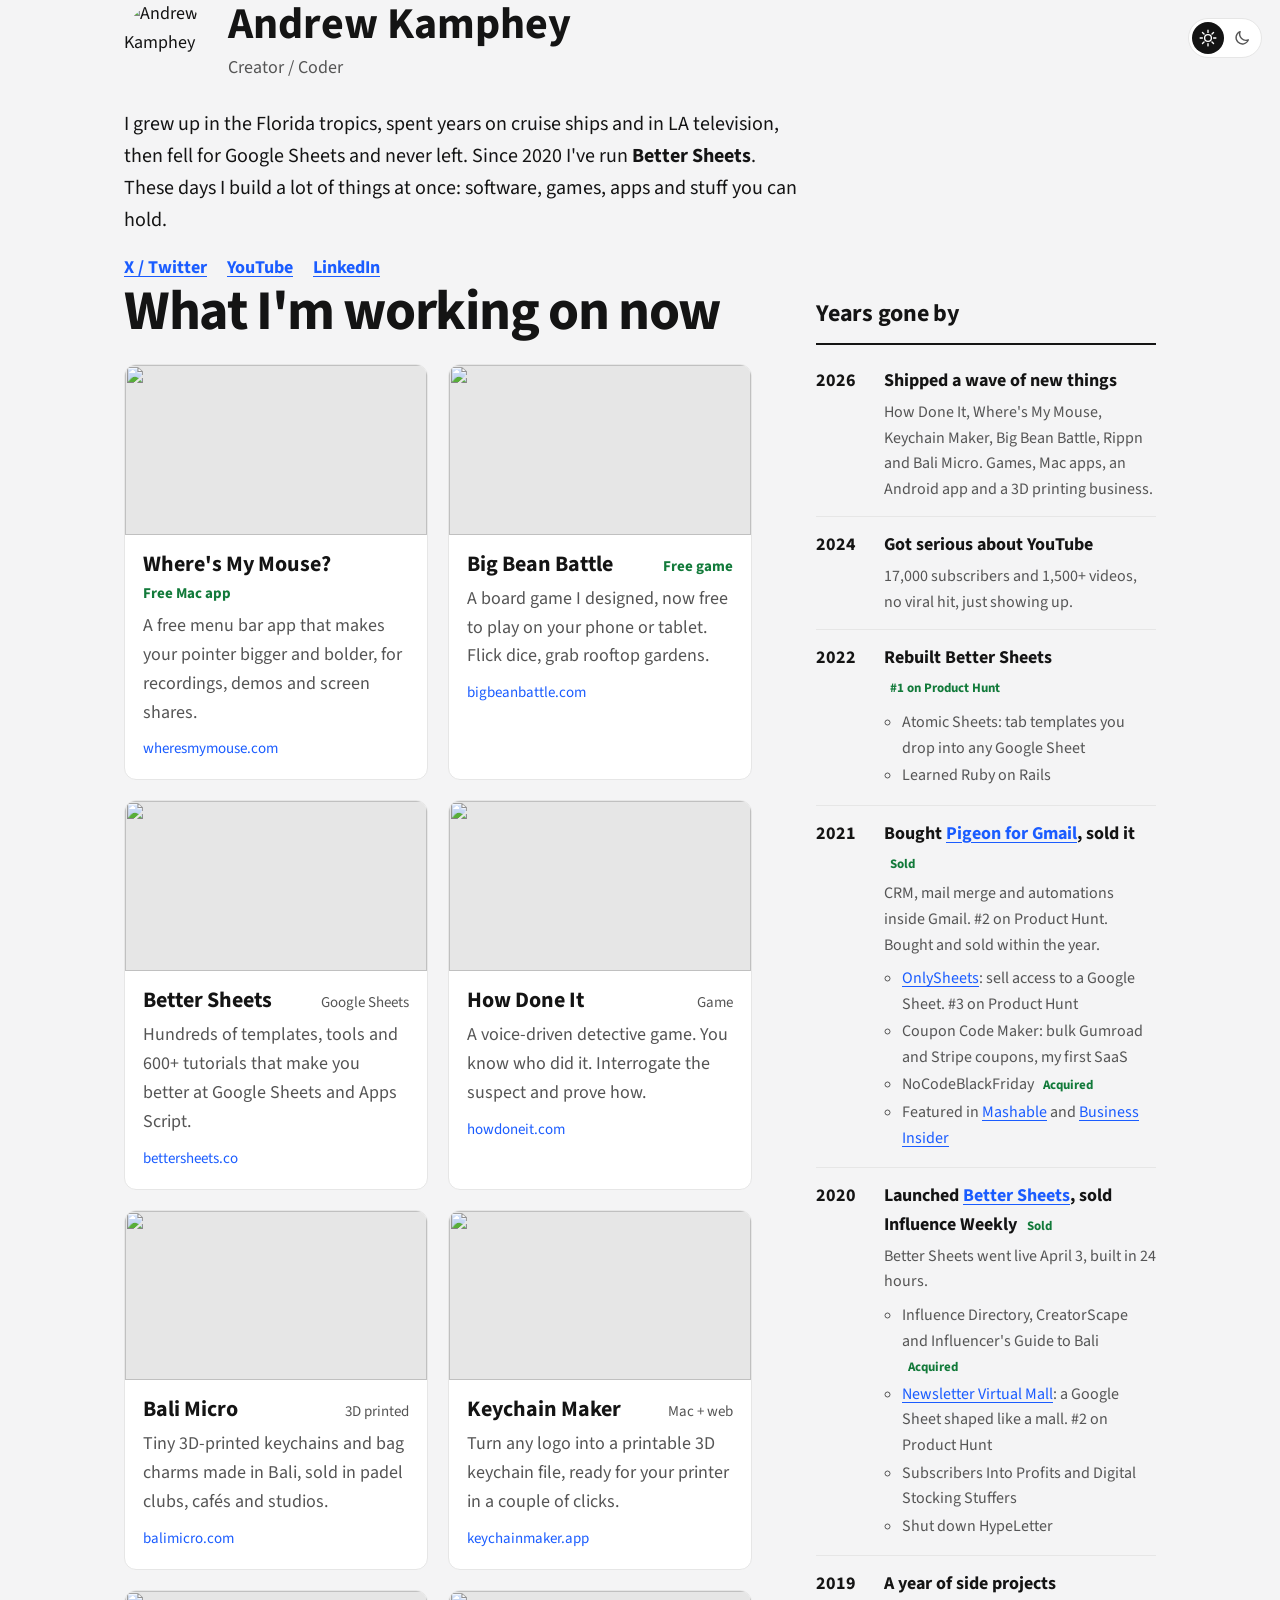
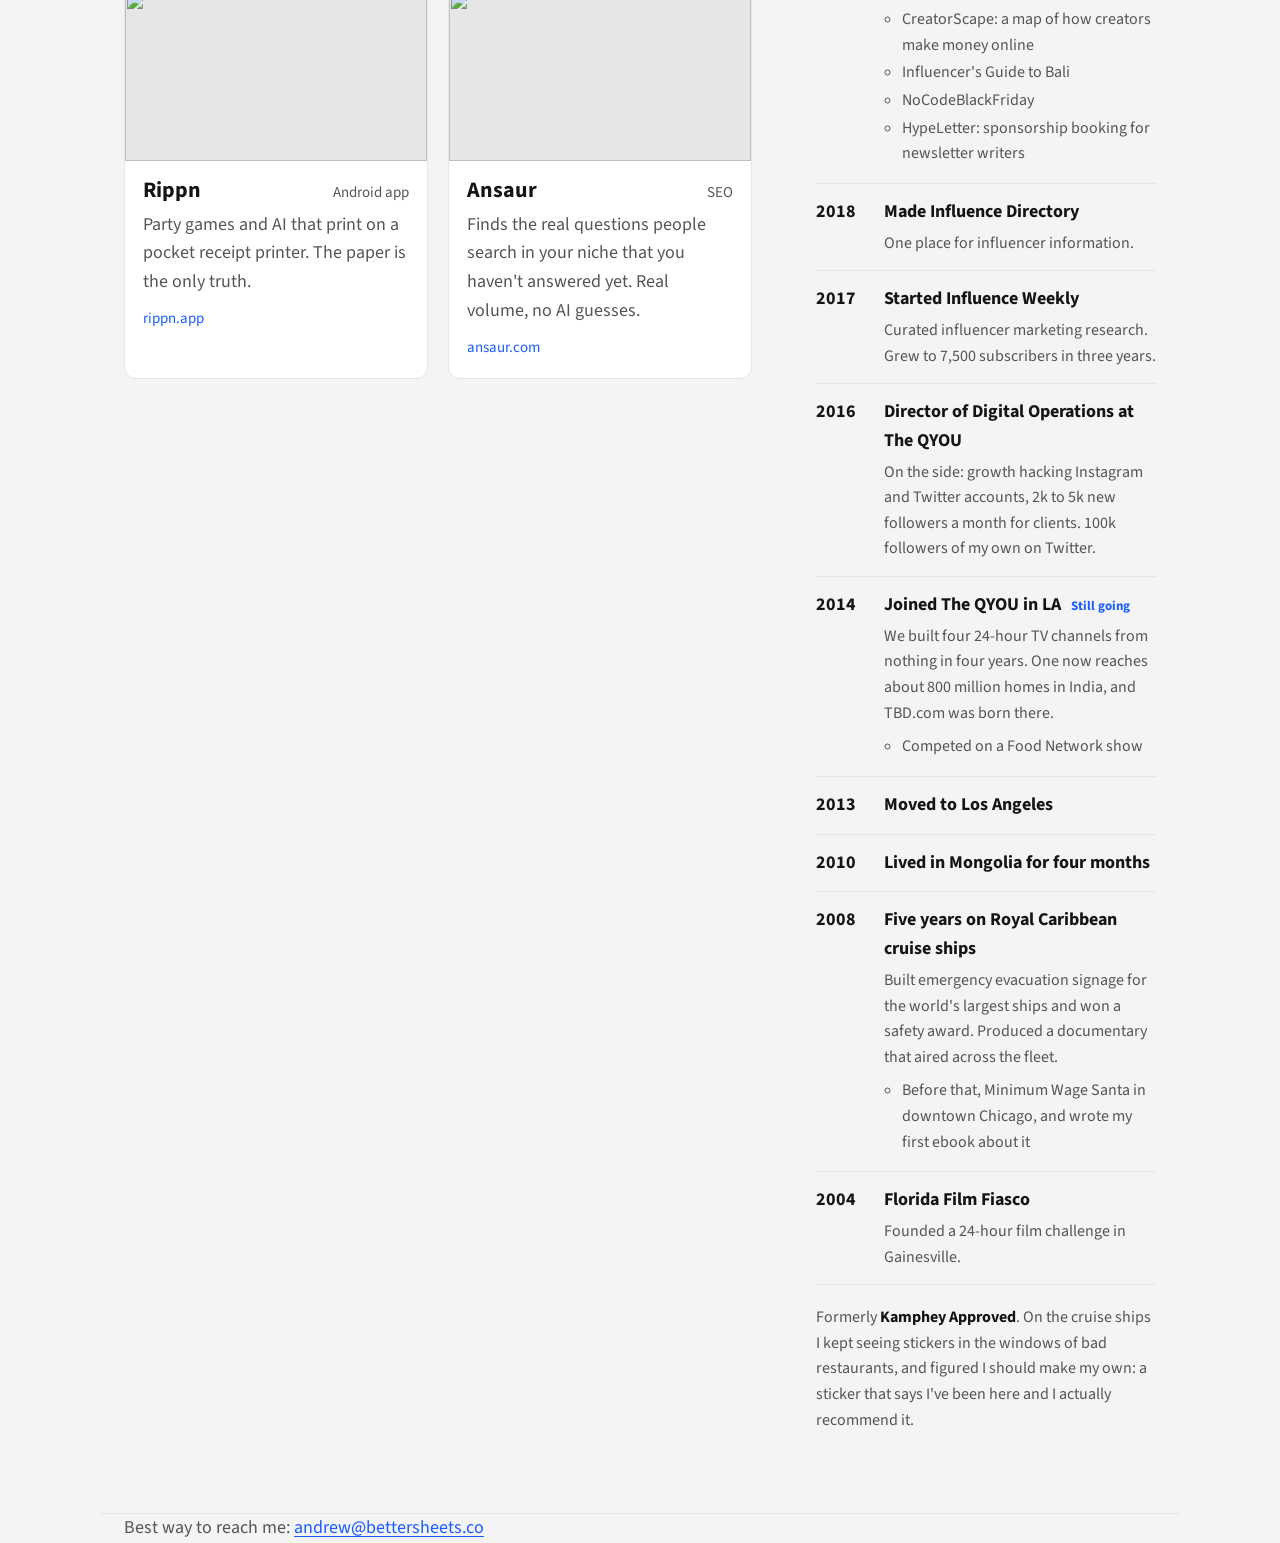
==== commit 70ab3451: "Projects back to cards, big Now heading, hero preview page Co-Authored-By: Claude Opus 5.5 <noreply@" ====
--- a/site/index.html
+++ b/site/index.html
@@ -20,20 +20,20 @@
 <style id="theme">
 :root {
   color-scheme: light;
-  --bg: #ffffff; --surface: #ffffff; --ink: #141414; --muted: #555555; --line: #e6e6e6;
+  --bg: #f4f4f5; --surface: #ffffff; --ink: #141414; --muted: #555555; --line: #e6e6e6;
   --link: #1a5cff; --free: #127a3a;
   --tog-on-bg: #141414; --tog-on-fg: #ffffff;
 }
 @media (prefers-color-scheme: dark) {
   :root:not([data-theme="light"]) {
     color-scheme: dark;
-    --bg: #1c1c1e; --surface: #1c1c1e; --ink: #ececec; --muted: #a8a8ad; --line: #333336;
+    --bg: #1c1c1e; --surface: #27272a; --ink: #ececec; --muted: #a8a8ad; --line: #333336;
     --link: #7aa7ff; --free: #5fd38a; --tog-on-bg: #ececec; --tog-on-fg: #1c1c1e;
   }
 }
 :root[data-theme="dark"] {
   color-scheme: dark;
-  --bg: #1c1c1e; --surface: #1c1c1e; --ink: #ececec; --muted: #a8a8ad; --line: #333336;
+  --bg: #1c1c1e; --surface: #27272a; --ink: #ececec; --muted: #a8a8ad; --line: #333336;
   --link: #7aa7ff; --free: #5fd38a; --tog-on-bg: #ececec; --tog-on-fg: #1c1c1e;
 }
 * { box-sizing: border-box; }
@@ -65,21 +65,27 @@
 
 .layout { display: grid; grid-template-columns: minmax(0, 1fr) 340px; gap: 64px; padding-bottom: 80px; }
 h2 { font-size: 15px; font-weight: 700; text-transform: uppercase; letter-spacing: .08em; color: var(--muted); margin: 0 0 8px; padding-bottom: 10px; border-bottom: 2px solid var(--ink); }
+#now { font-size: clamp(34px, 5vw, 56px); line-height: 1.02; font-weight: 700; text-transform: none; letter-spacing: -.025em; color: var(--ink); border: 0; padding: 0; margin: 0 0 24px; }
+#years { font-size: 24px; text-transform: none; letter-spacing: -.01em; color: var(--ink); }
 h2 .dot { display: none; }
 
-.grid { display: flex; flex-direction: column; }
-.card { display: grid; grid-template-columns: 200px minmax(0, 1fr); gap: 20px; align-items: center; padding: 18px 0; border-bottom: 1px solid var(--line); text-decoration: none; color: var(--ink); }
+.grid { display: grid; grid-template-columns: repeat(2, minmax(0, 1fr)); gap: 20px; margin-top: 8px; }
+.card { display: flex; flex-direction: column; background: var(--surface); border: 1px solid var(--line); border-radius: 12px; overflow: hidden; text-decoration: none; color: var(--ink); transition: border-color .15s ease, transform .15s ease; }
+.card:hover { border-color: var(--link); transform: translateY(-2px); }
 .card:hover h3 { text-decoration: underline; text-underline-offset: 4px; }
-.card:focus-visible { outline: 3px solid var(--link); outline-offset: 4px; }
-.card .thumb { aspect-ratio: 16 / 10; border-radius: 6px; overflow: hidden; background: var(--line); }
+.card:focus-visible { outline: 3px solid var(--link); outline-offset: 3px; }
+.card .thumb { aspect-ratio: 16 / 9; overflow: hidden; background: var(--line); }
 .card .thumb img { width: 100%; height: 100%; object-fit: cover; }
-.card .top { display: flex; flex-wrap: wrap; align-items: baseline; gap: 4px 12px; }
+.card .body { padding: 16px 18px 18px; }
+.card .top { display: flex; flex-wrap: wrap; justify-content: space-between; align-items: baseline; gap: 4px 12px; }
 .card h3 { font-size: 22px; line-height: 1.25; margin: 0; }
 .card .kind { font-size: 15px; color: var(--muted); }
 .card .kind.free { color: var(--free); font-weight: 700; }
-.card p { margin: 4px 0 0; color: var(--muted); }
-.card .url { margin-top: 6px; font-size: 15px; color: var(--link); }
-
+.card p { margin: 6px 0 0; color: var(--muted); }
+.card .url { margin-top: 10px; font-size: 15px; color: var(--link); }
+@media (prefers-reduced-motion: reduce) { .card { transition: none; } .card:hover { transform: none; } }
+
+aside { padding-top: 12px; }
 .timeline { list-style: none; margin: 0; padding: 0; }
 .timeline > li { display: grid; grid-template-columns: 56px minmax(0, 1fr); column-gap: 12px; padding: 14px 0; border-bottom: 1px solid var(--line); }
 .timeline .year { grid-row: span 9; font-weight: 700; }
@@ -98,8 +104,8 @@
 @media (max-width: 560px) {
   .wrap { padding: 0 16px; }
   header { padding-top: 76px; }
-  .card { grid-template-columns: 112px minmax(0, 1fr); gap: 14px; align-items: start; }
-  .card p { font-size: 16px; }
+  .grid { grid-template-columns: 1fr; }
+  .card p { font-size: 17px; }
   .bio { font-size: 18px; }
 }
 </style>
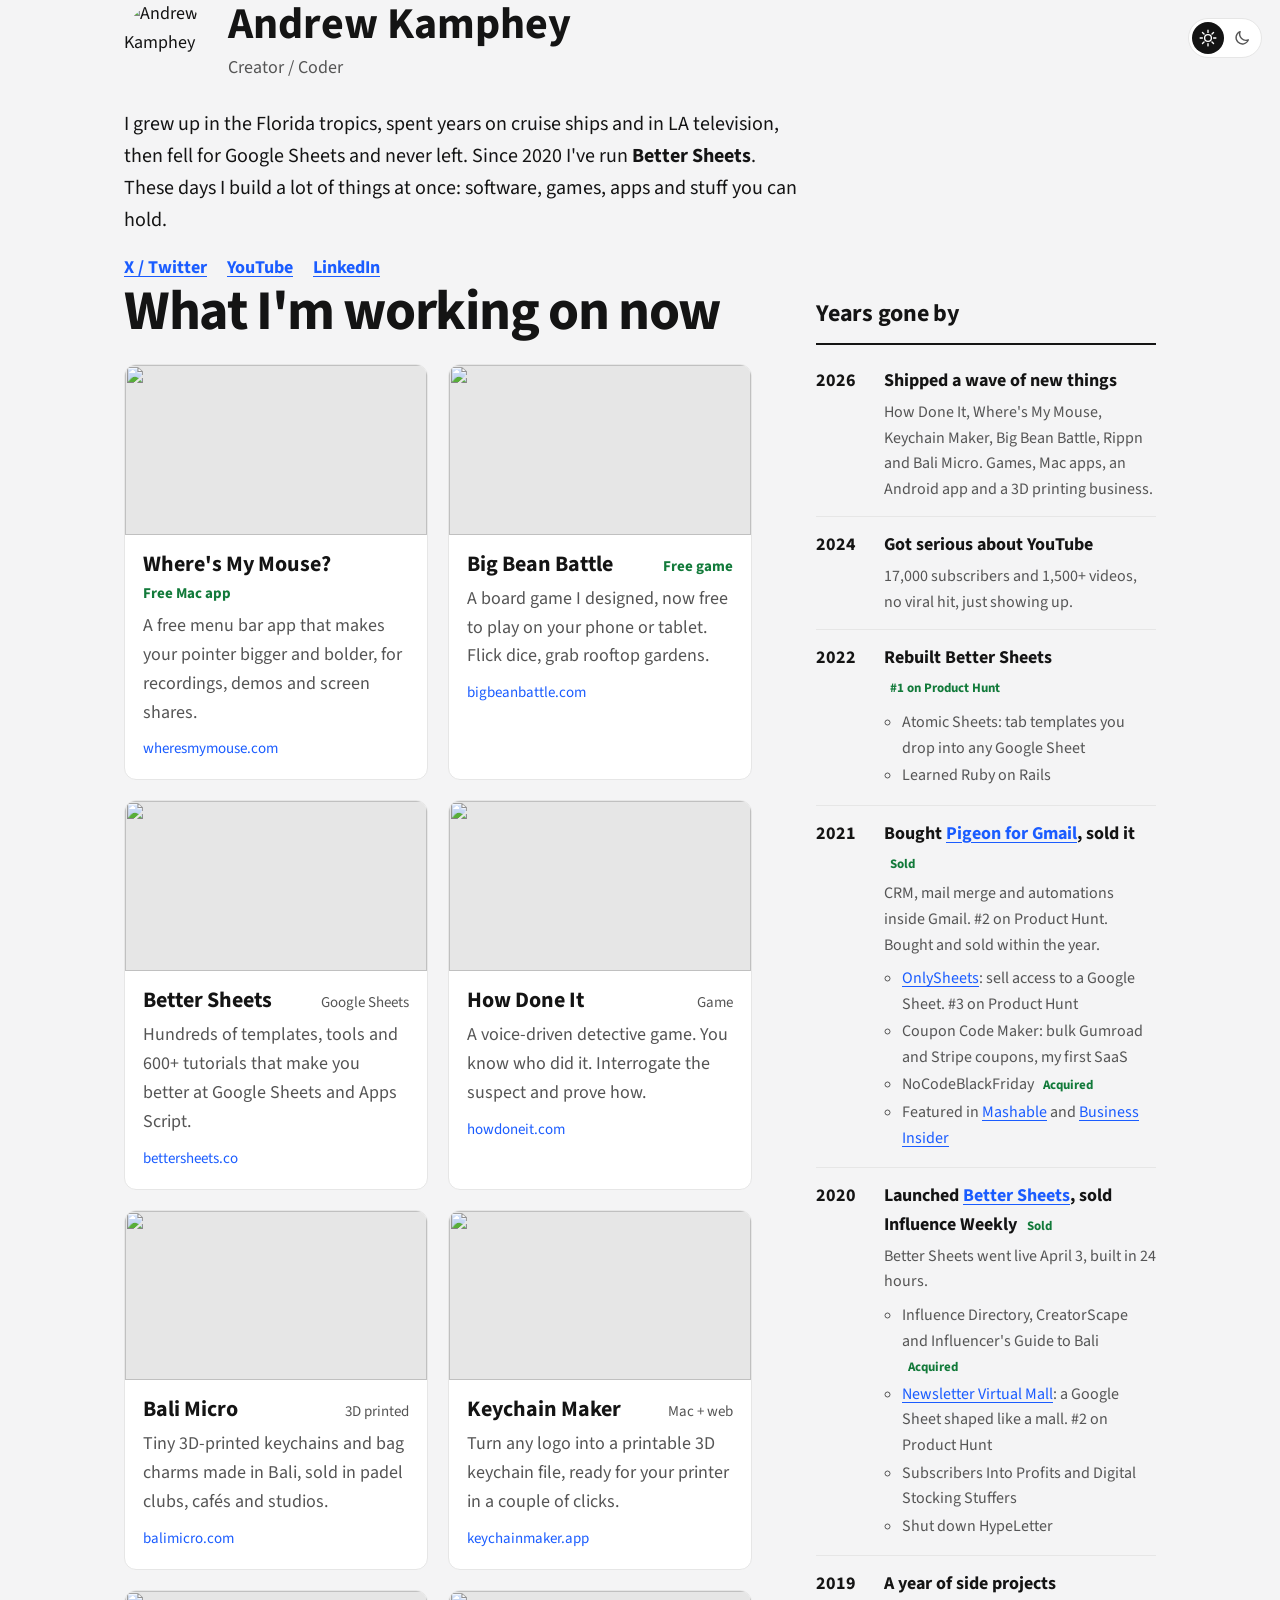
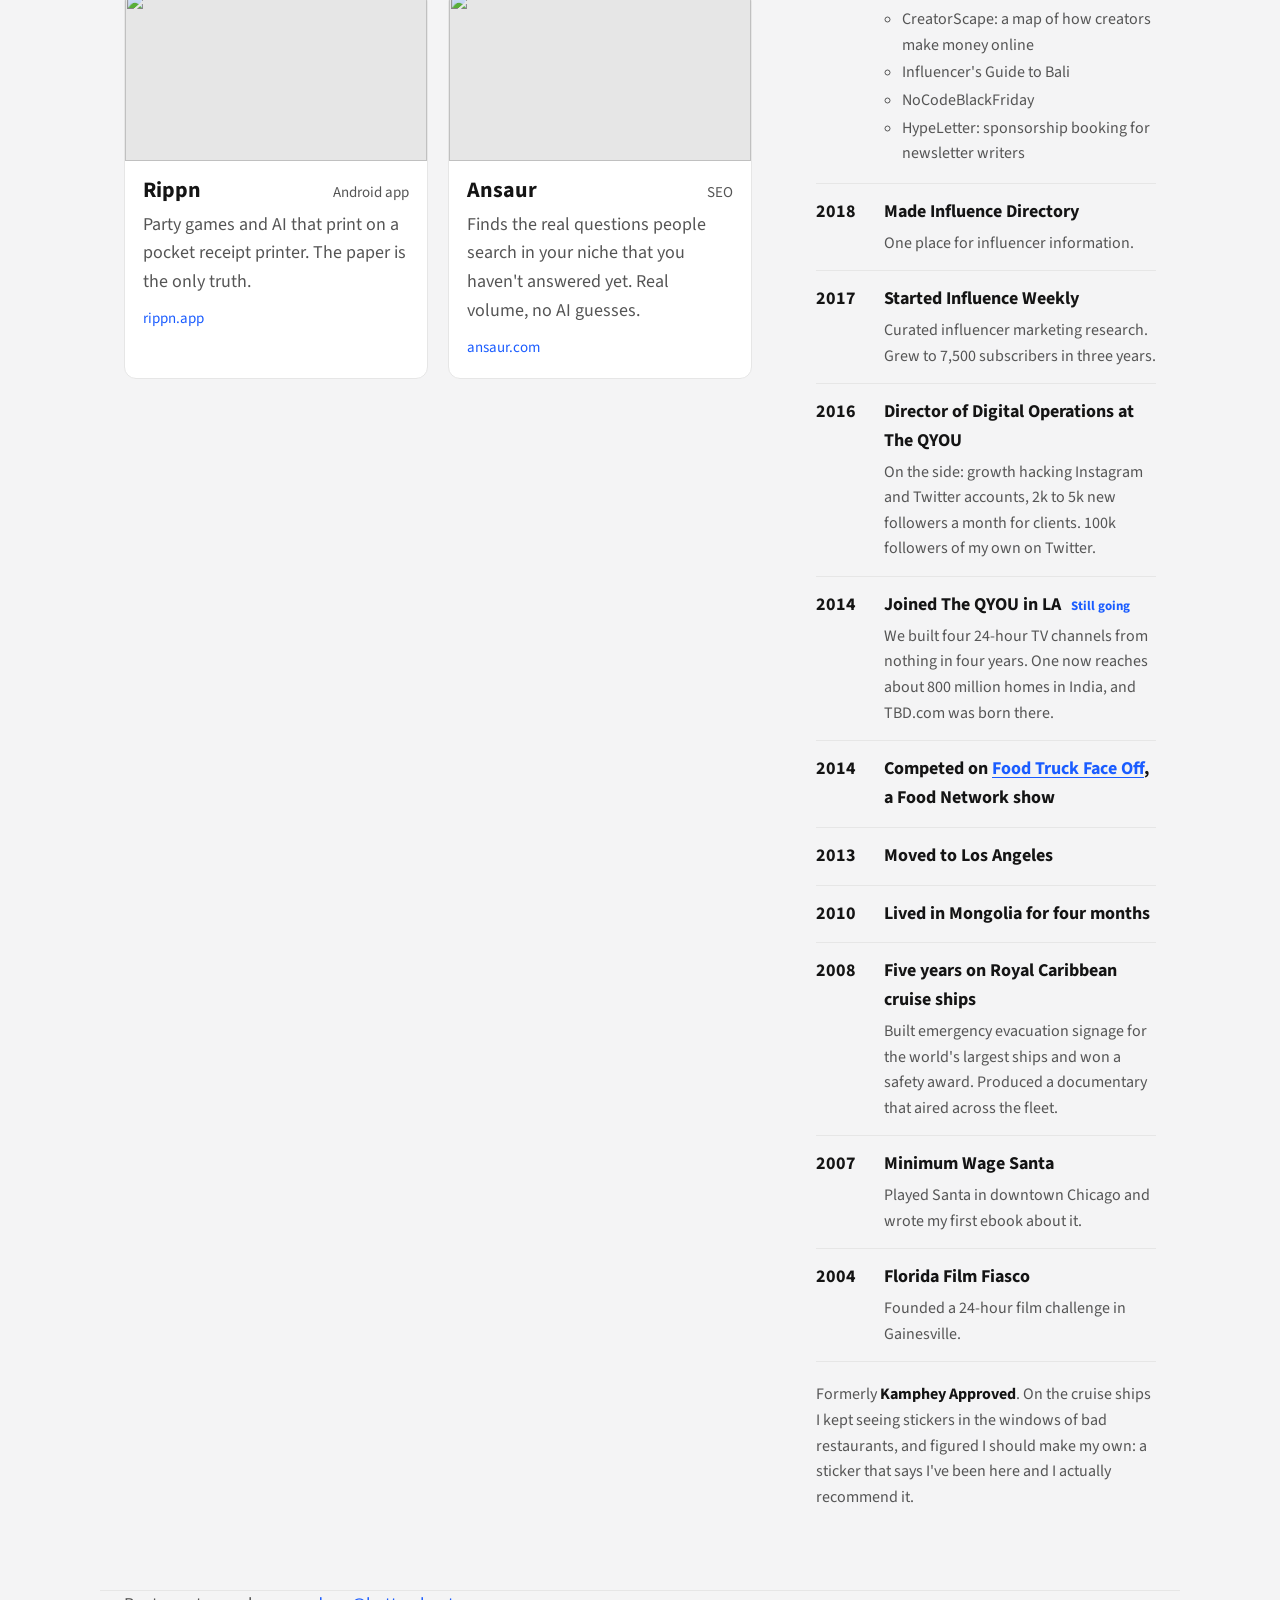
==== commit 470020d7: "Timeline: separate 2007 Minimum Wage Santa and 2014 Food Truck Face Off; add photo hero previews Co-" ====
--- a/site/index.html
+++ b/site/index.html
@@ -295,9 +295,10 @@
         <div class="year">2014</div>
         <p class="what">Joined The QYOU in LA <span class="badge live">Still going</span></p>
         <p class="note">We built four 24-hour TV channels from nothing in four years. One now reaches about 800 million homes in India, and TBD.com was born there.</p>
-        <ul class="extras">
-          <li>Competed on a Food Network show</li>
-        </ul>
+      </li>
+      <li>
+        <div class="year">2014</div>
+        <p class="what">Competed on <a href="https://www.youtube.com/watch?v=2rnlGa4VMSk">Food Truck Face Off</a>, a Food Network show</p>
       </li>
       <li>
         <div class="year">2013</div>
@@ -311,9 +312,11 @@
         <div class="year">2008</div>
         <p class="what">Five years on Royal Caribbean cruise ships</p>
         <p class="note">Built emergency evacuation signage for the world's largest ships and won a safety award. Produced a documentary that aired across the fleet.</p>
-        <ul class="extras">
-          <li>Before that, Minimum Wage Santa in downtown Chicago, and wrote my first ebook about it</li>
-        </ul>
+      </li>
+      <li>
+        <div class="year">2007</div>
+        <p class="what">Minimum Wage Santa</p>
+        <p class="note">Played Santa in downtown Chicago and wrote my first ebook about it.</p>
       </li>
       <li>
         <div class="year">2004</div>
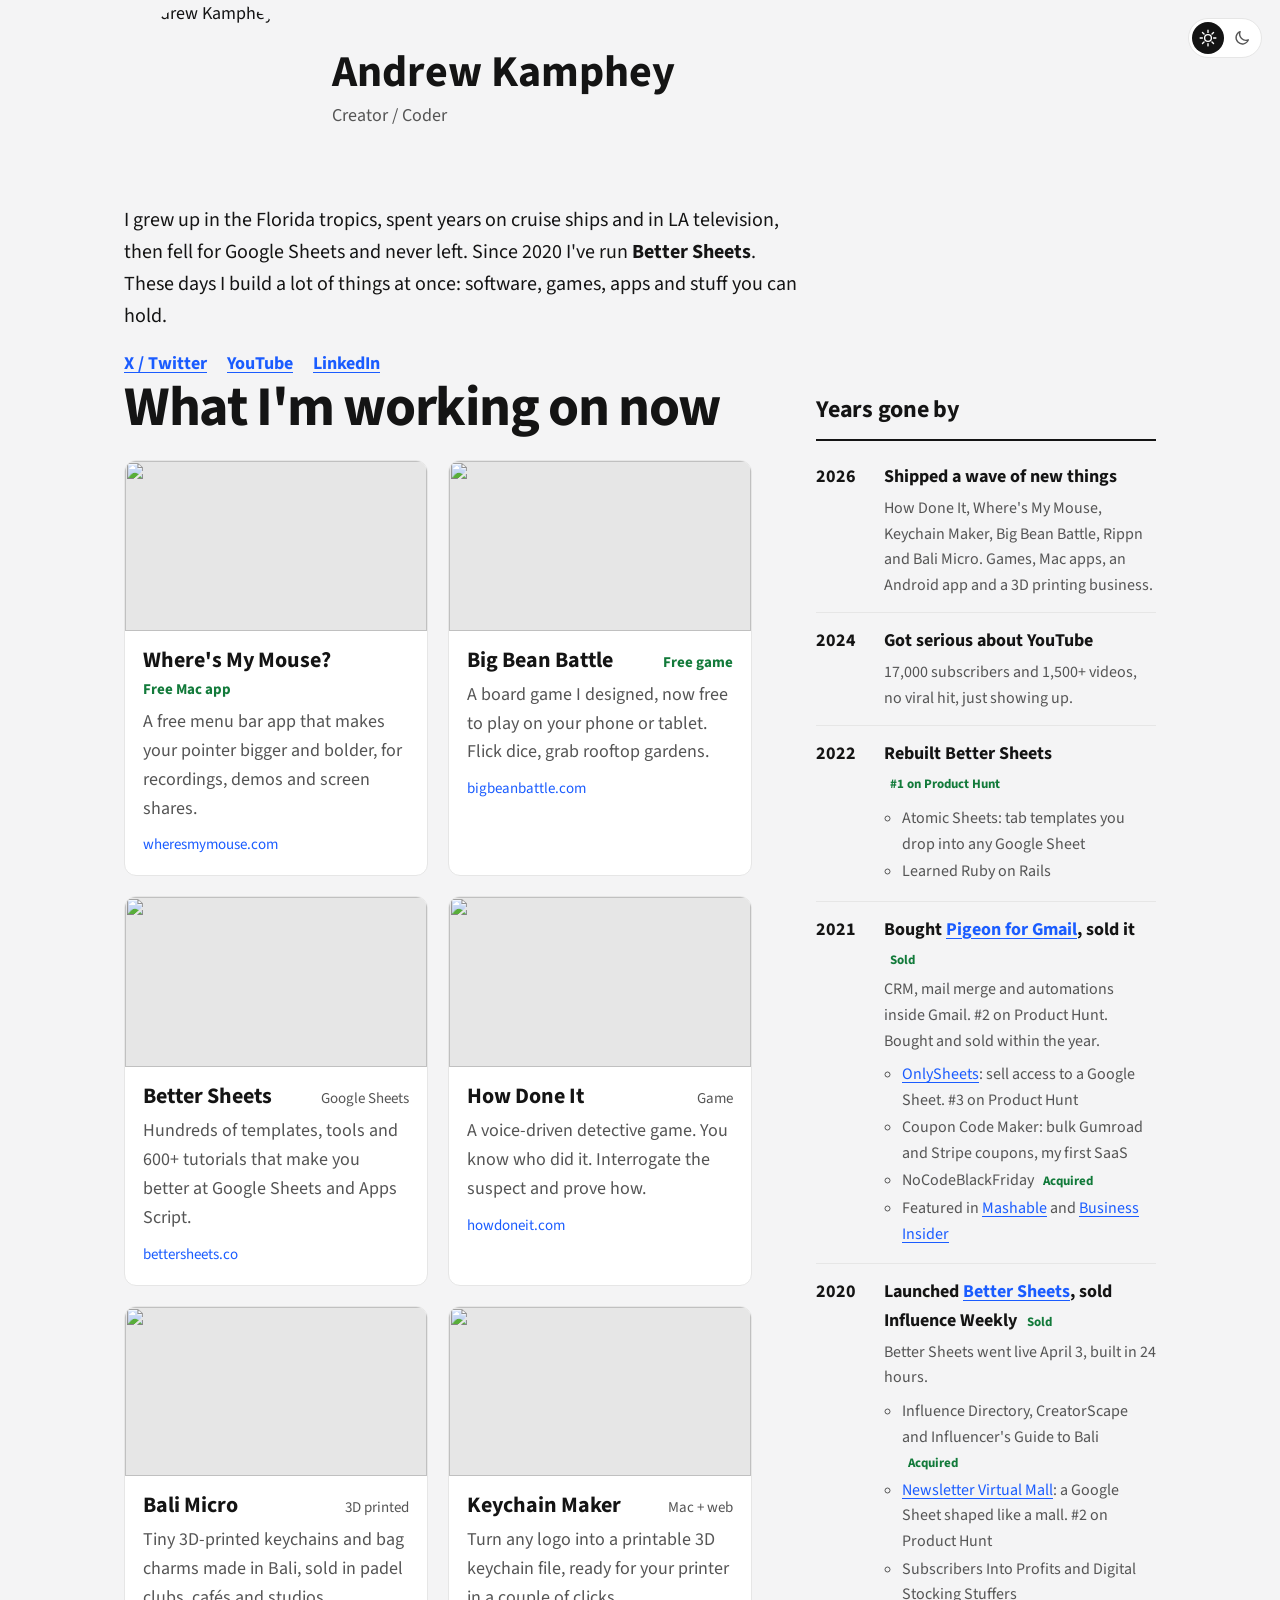
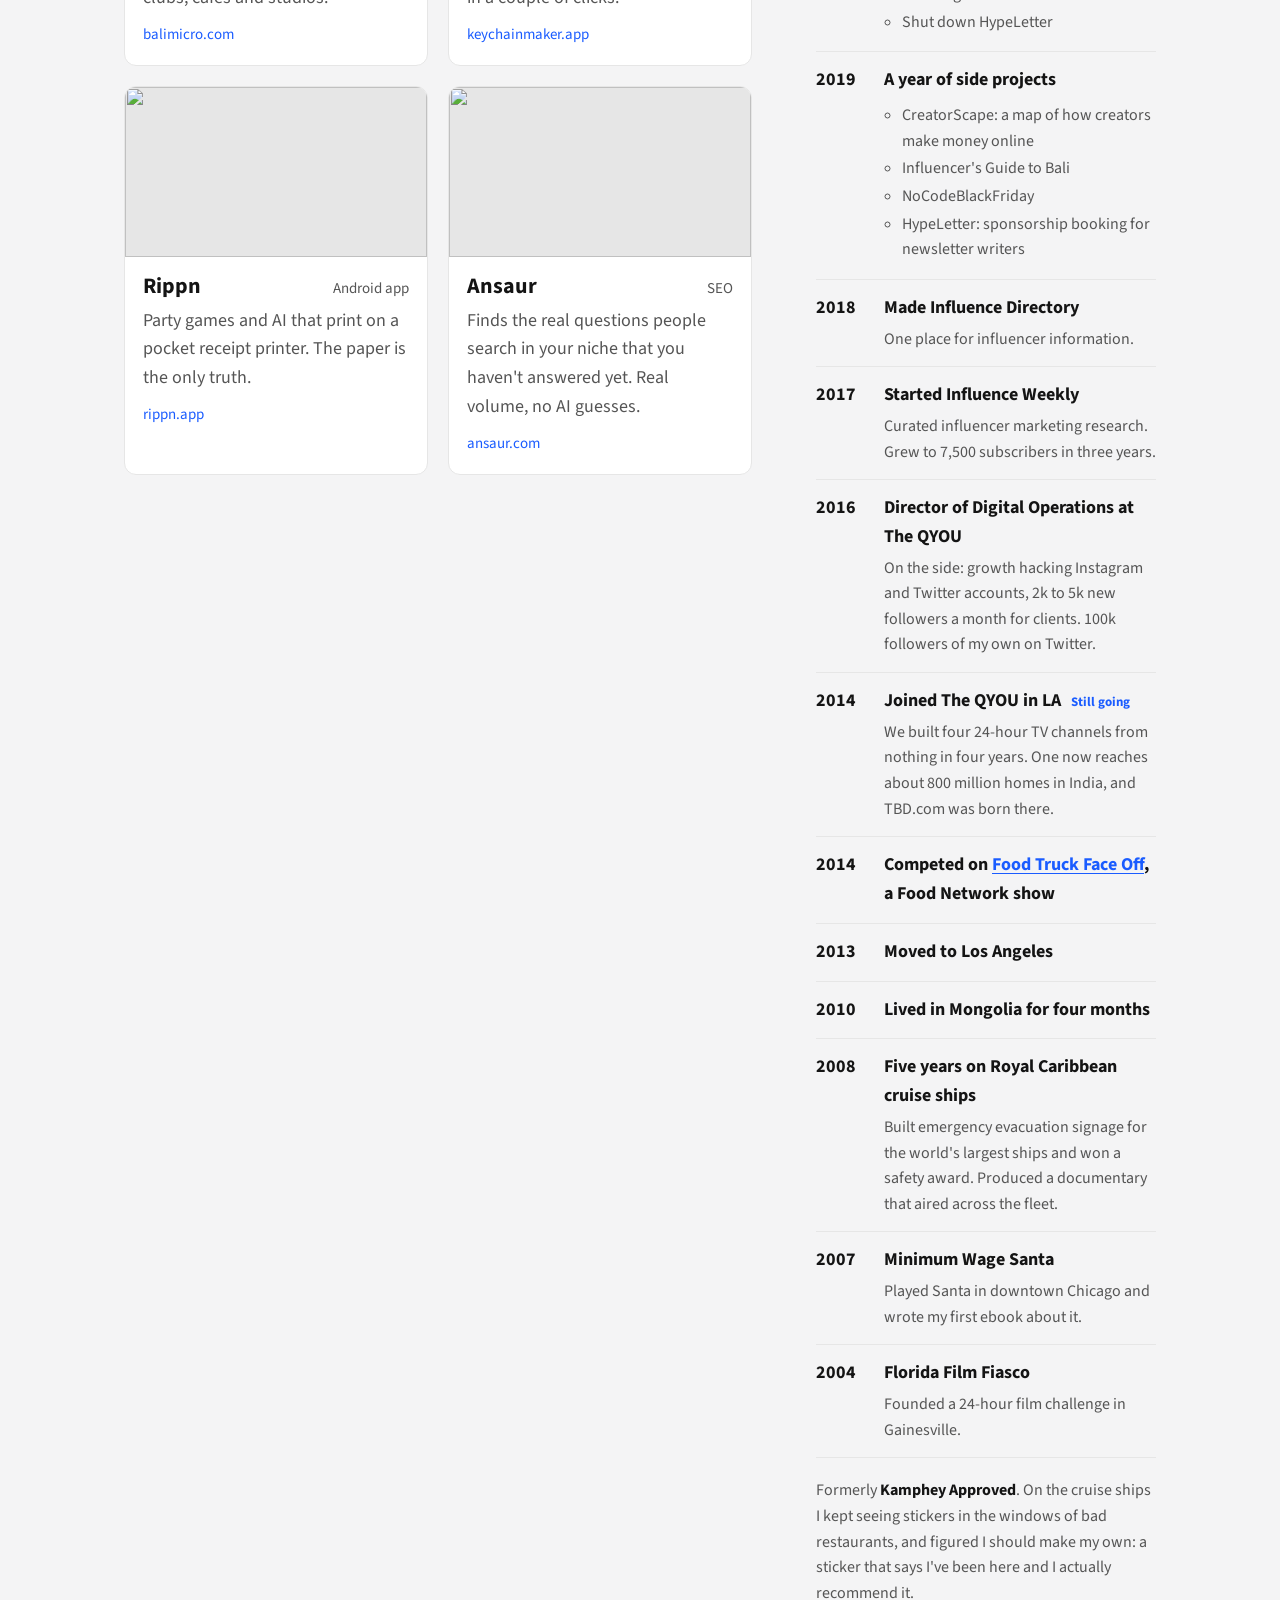
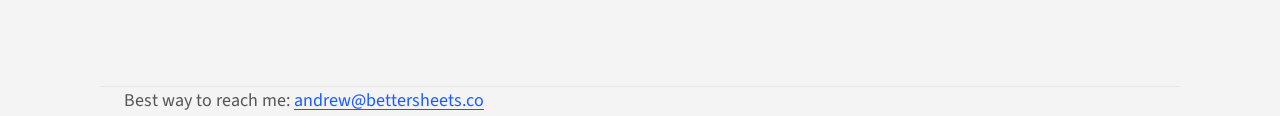
==== commit 0a871b99: "Bigger header photo Co-Authored-By: Claude Opus 5.5 <noreply@anthropic.com>" ====
--- a/site/index.html
+++ b/site/index.html
@@ -54,8 +54,8 @@
 }
 
 header { padding: 72px 0 40px; }
-.intro { display: flex; gap: 20px; align-items: center; }
-.intro img { width: 84px; height: 84px; border-radius: 50%; object-fit: cover; flex: none; }
+.intro { display: flex; gap: 28px; align-items: center; }
+.intro img { width: 180px; height: 180px; border-radius: 50%; object-fit: cover; flex: none; }
 h1 { font-size: clamp(32px, 5vw, 44px); line-height: 1.1; margin: 0; }
 .tag { margin: 4px 0 0; color: var(--muted); }
 .bio { max-width: 680px; margin: 24px 0 0; font-size: 20px; }
@@ -102,6 +102,8 @@
 
 @media (max-width: 900px) { .layout { grid-template-columns: 1fr; gap: 48px; } }
 @media (max-width: 560px) {
+  .intro { gap: 18px; }
+  .intro img { width: 112px; height: 112px; }
   .wrap { padding: 0 16px; }
   header { padding-top: 76px; }
   .grid { grid-template-columns: 1fr; }
@@ -126,7 +128,7 @@
 
 <header class="wrap">
   <div class="intro">
-    <img src="/img/andrew.jpg" alt="Andrew Kamphey" width="96" height="96">
+    <img src="/img/andrew.jpg" alt="Andrew Kamphey" width="180" height="180">
     <div>
       <h1>Andrew Kamphey</h1>
       <p class="tag">Creator / Coder</p>
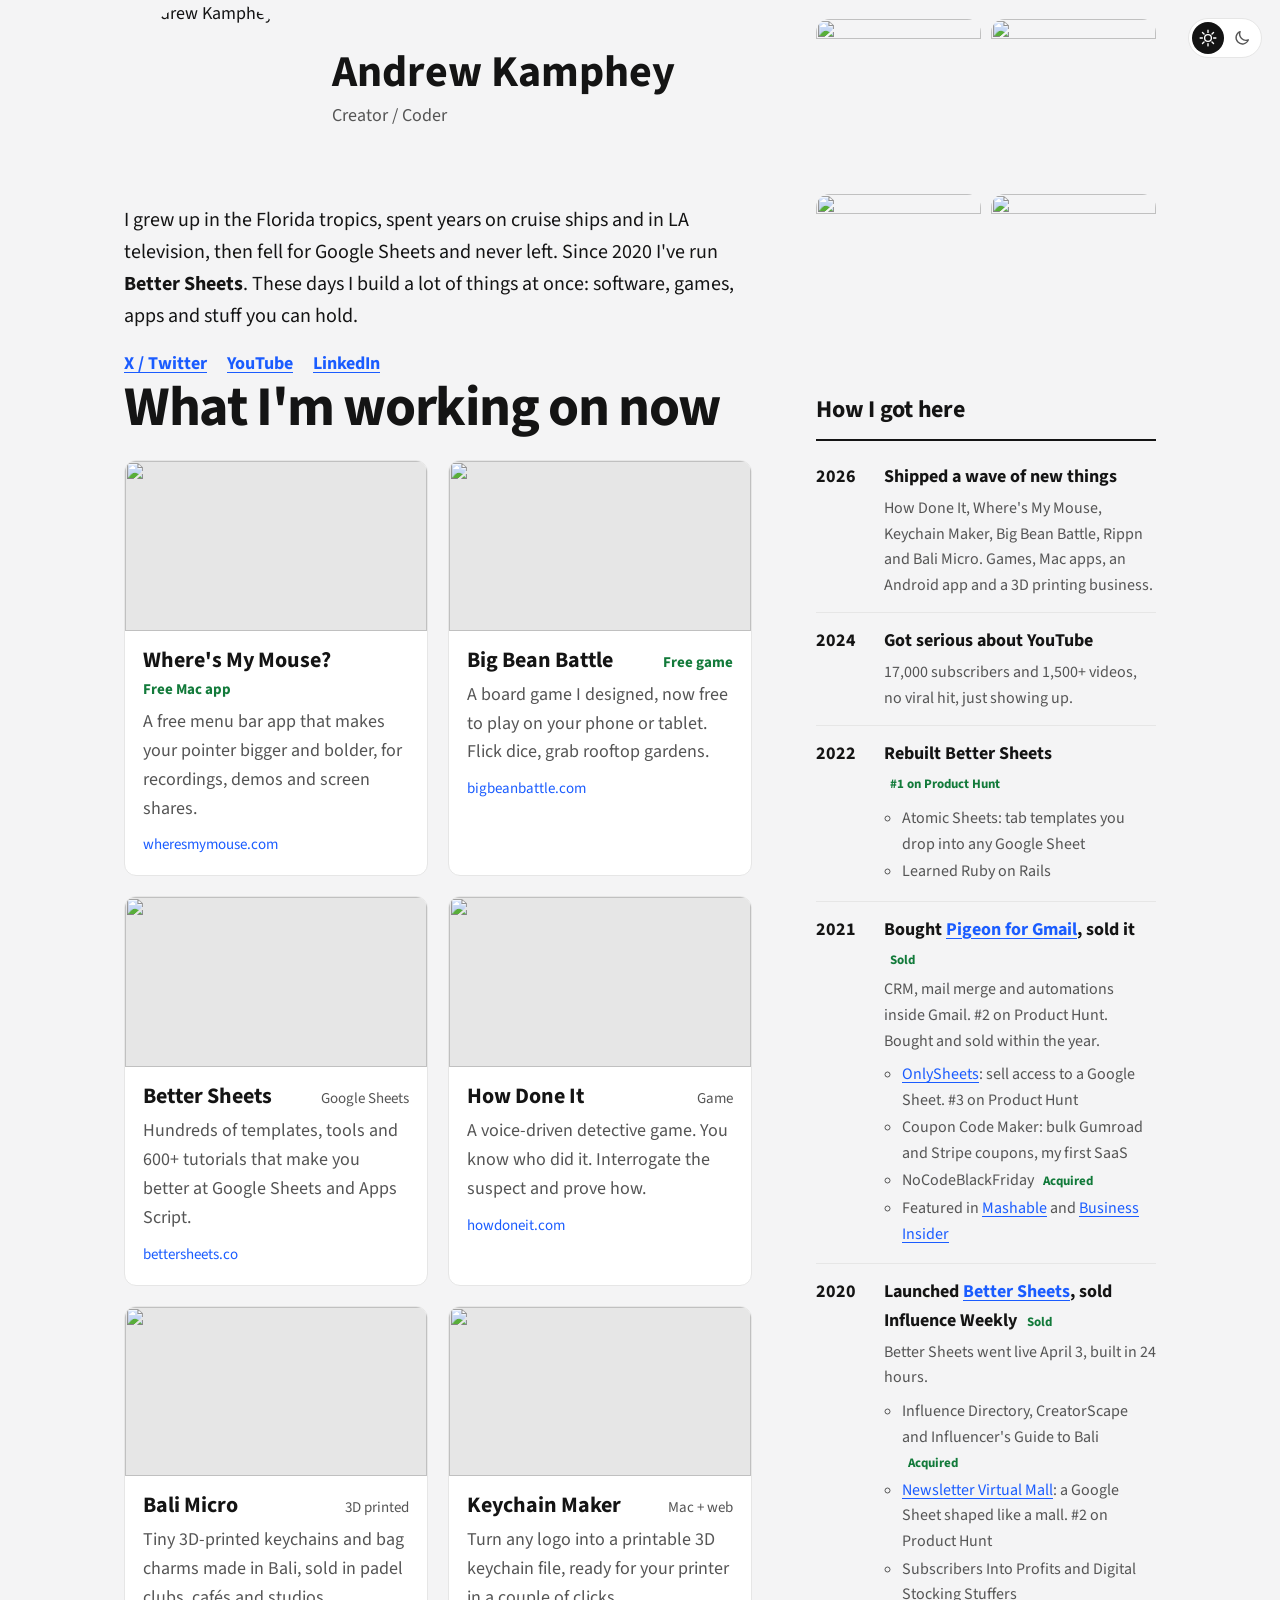
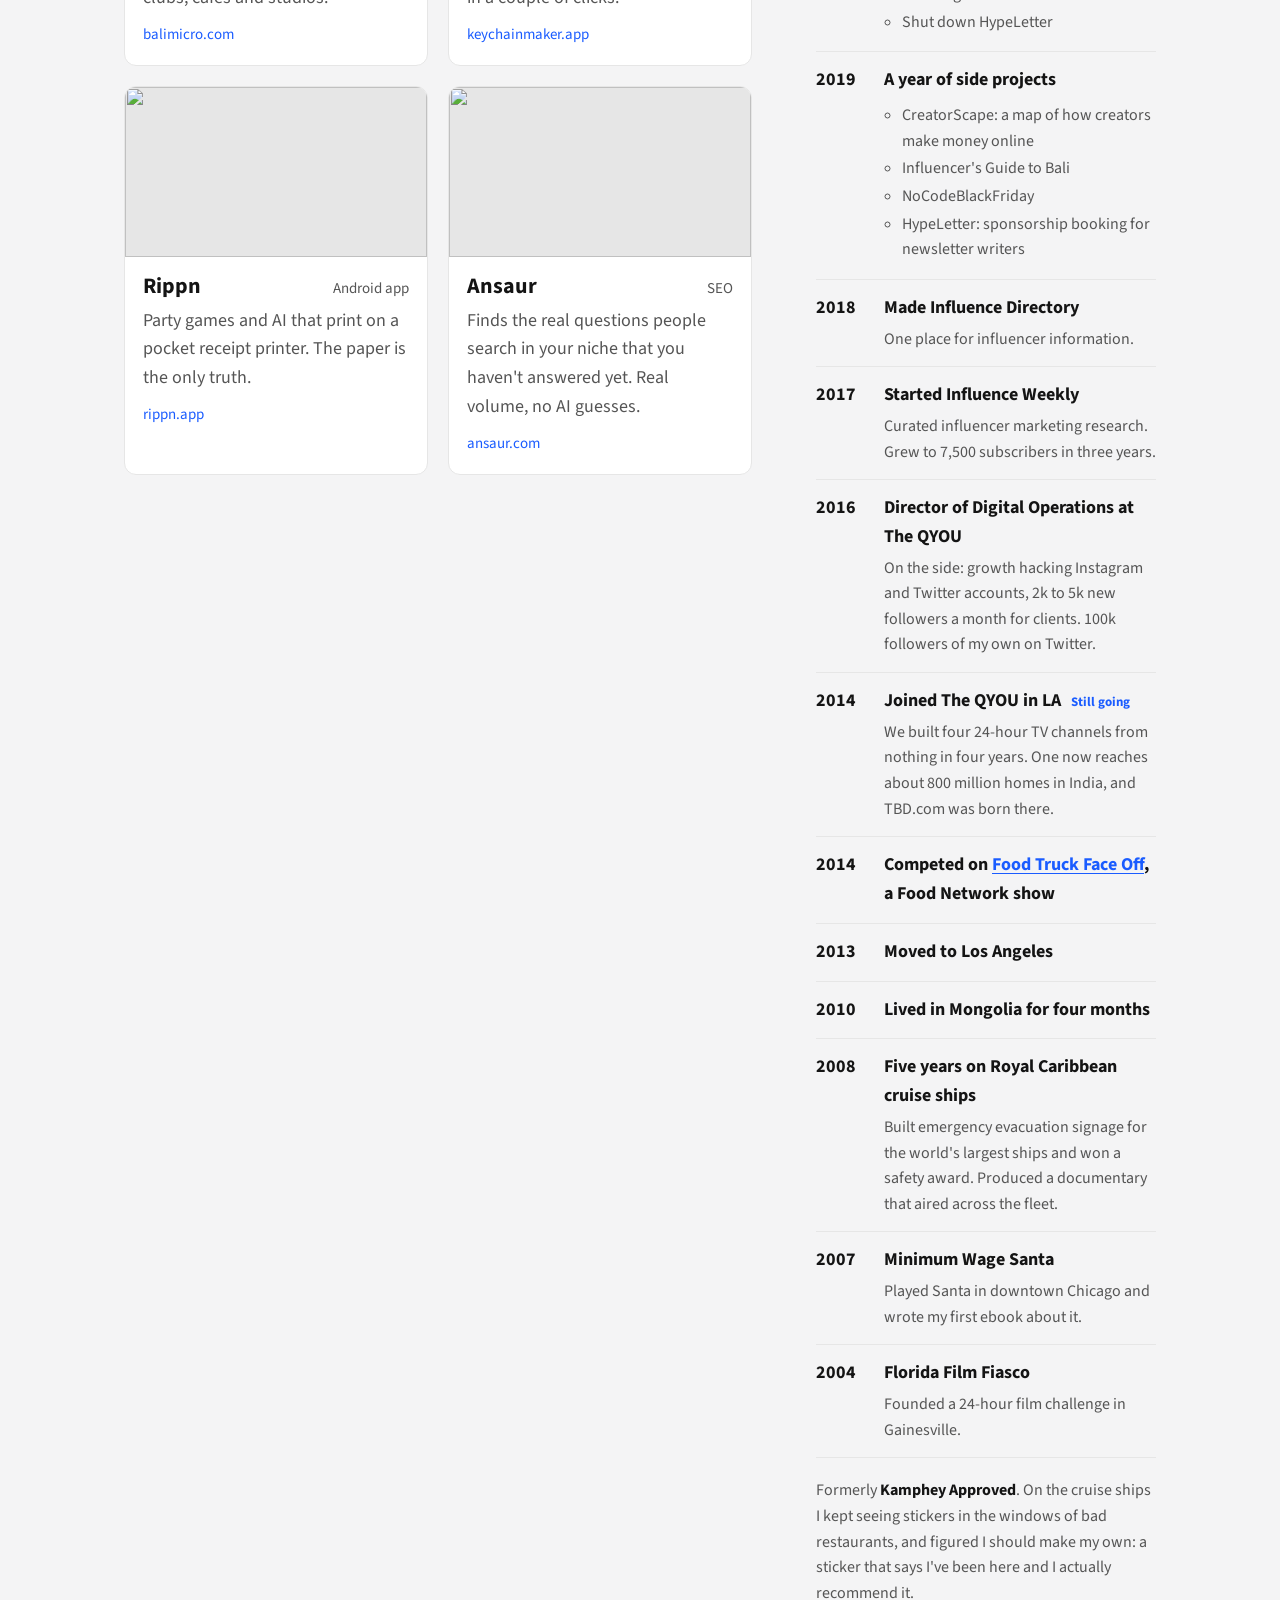
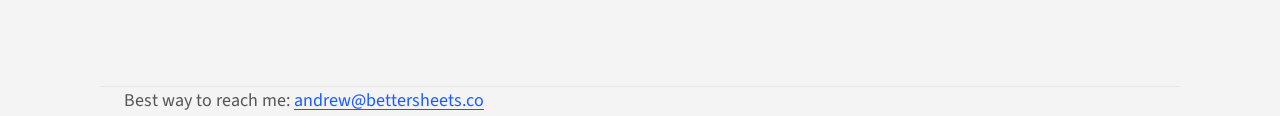
==== commit 0fa17c14: "Color photo, photo grid in the header, rename timeline to How I got here Co-Authored-By: Claude Opus" ====
--- a/site/index.html
+++ b/site/index.html
@@ -7,7 +7,7 @@
 <meta name="description" content="Andrew Kamphey, creator and coder. Everything I'm building right now: Where's My Mouse, Big Bean Battle, Better Sheets, How Done It, Bali Micro, Keychain Maker, Rippn and Ansaur.">
 <meta property="og:title" content="Andrew Kamphey">
 <meta property="og:description" content="Creator / coder. Everything I'm building right now, plus the years that got me here.">
-<meta property="og:image" content="https://kamphey.com/img/andrew.jpg">
+<meta property="og:image" content="https://kamphey.com/img/me/face-3.jpg">
 <meta property="og:url" content="https://kamphey.com">
 <meta name="twitter:card" content="summary">
 <link rel="icon" href="/favicon.svg" type="image/svg+xml">
@@ -53,7 +53,9 @@
   :root:not([data-theme="light"]) .theme-toggle .moon { background: var(--tog-on-bg); stroke: var(--tog-on-fg); }
 }
 
-header { padding: 72px 0 40px; }
+header { display: grid; grid-template-columns: minmax(0, 1fr) 340px; gap: 64px; align-items: center; padding: 72px 0 40px; }
+.photos { display: grid; grid-template-columns: 1fr 1fr; gap: 10px; }
+.photos img { width: 100%; aspect-ratio: 1; object-fit: cover; border-radius: 14px; }
 .intro { display: flex; gap: 28px; align-items: center; }
 .intro img { width: 180px; height: 180px; border-radius: 50%; object-fit: cover; flex: none; }
 h1 { font-size: clamp(32px, 5vw, 44px); line-height: 1.1; margin: 0; }
@@ -100,7 +102,7 @@
 
 footer { border-top: 1px solid var(--line); padding: 28px 0 48px; color: var(--muted); }
 
-@media (max-width: 900px) { .layout { grid-template-columns: 1fr; gap: 48px; } }
+@media (max-width: 900px) { .layout, header { grid-template-columns: 1fr; gap: 48px; } header { gap: 28px; } .photos { grid-template-columns: repeat(4, 1fr); max-width: 520px; } }
 @media (max-width: 560px) {
   .intro { gap: 18px; }
   .intro img { width: 112px; height: 112px; }
@@ -127,22 +129,30 @@
 </script>
 
 <header class="wrap">
-  <div class="intro">
-    <img src="/img/andrew.jpg" alt="Andrew Kamphey" width="180" height="180">
-    <div>
-      <h1>Andrew Kamphey</h1>
-      <p class="tag">Creator / Coder</p>
+  <div class="hero-text">
+    <div class="intro">
+      <img src="/img/me/face-3.jpg" alt="Andrew Kamphey" width="180" height="180">
+      <div>
+        <h1>Andrew Kamphey</h1>
+        <p class="tag">Creator / Coder</p>
+      </div>
     </div>
+    <p class="bio">
+      I grew up in the Florida tropics, spent years on cruise ships and in LA television, then fell for Google Sheets and never left.
+      Since 2020 I've run <strong>Better Sheets</strong>. These days I build a lot of things at once: software, games, apps and stuff you can hold.
+    </p>
+    <nav class="links" aria-label="Elsewhere">
+      <a href="https://x.com/Kamphey">X / Twitter</a>
+      <a href="https://www.youtube.com/bettersheets">YouTube</a>
+      <a href="https://www.linkedin.com/in/andrewkamphey">LinkedIn</a>
+    </nav>
   </div>
-  <p class="bio">
-    I grew up in the Florida tropics, spent years on cruise ships and in LA television, then fell for Google Sheets and never left.
-    Since 2020 I've run <strong>Better Sheets</strong>. These days I build a lot of things at once: software, games, apps and stuff you can hold.
-  </p>
-  <nav class="links" aria-label="Elsewhere">
-    <a href="https://x.com/Kamphey">X / Twitter</a>
-    <a href="https://www.youtube.com/bettersheets">YouTube</a>
-    <a href="https://www.linkedin.com/in/andrewkamphey">LinkedIn</a>
-  </nav>
+  <div class="photos" aria-hidden="true">
+    <img src="/img/me/face-2.jpg" alt="">
+    <img src="/img/me/face-4.jpg" alt="">
+    <img src="/img/me/face-6.jpg" alt="">
+    <img src="/img/me/face-5.jpg" alt="">
+  </div>
 </header>
 
 <main class="wrap layout">
@@ -226,7 +236,7 @@
   </section>
 
   <aside aria-labelledby="years">
-    <h2 id="years">Years gone by</h2>
+    <h2 id="years">How I got here</h2>
     <ol class="timeline">
       <li class="big">
         <div class="year">2026</div>
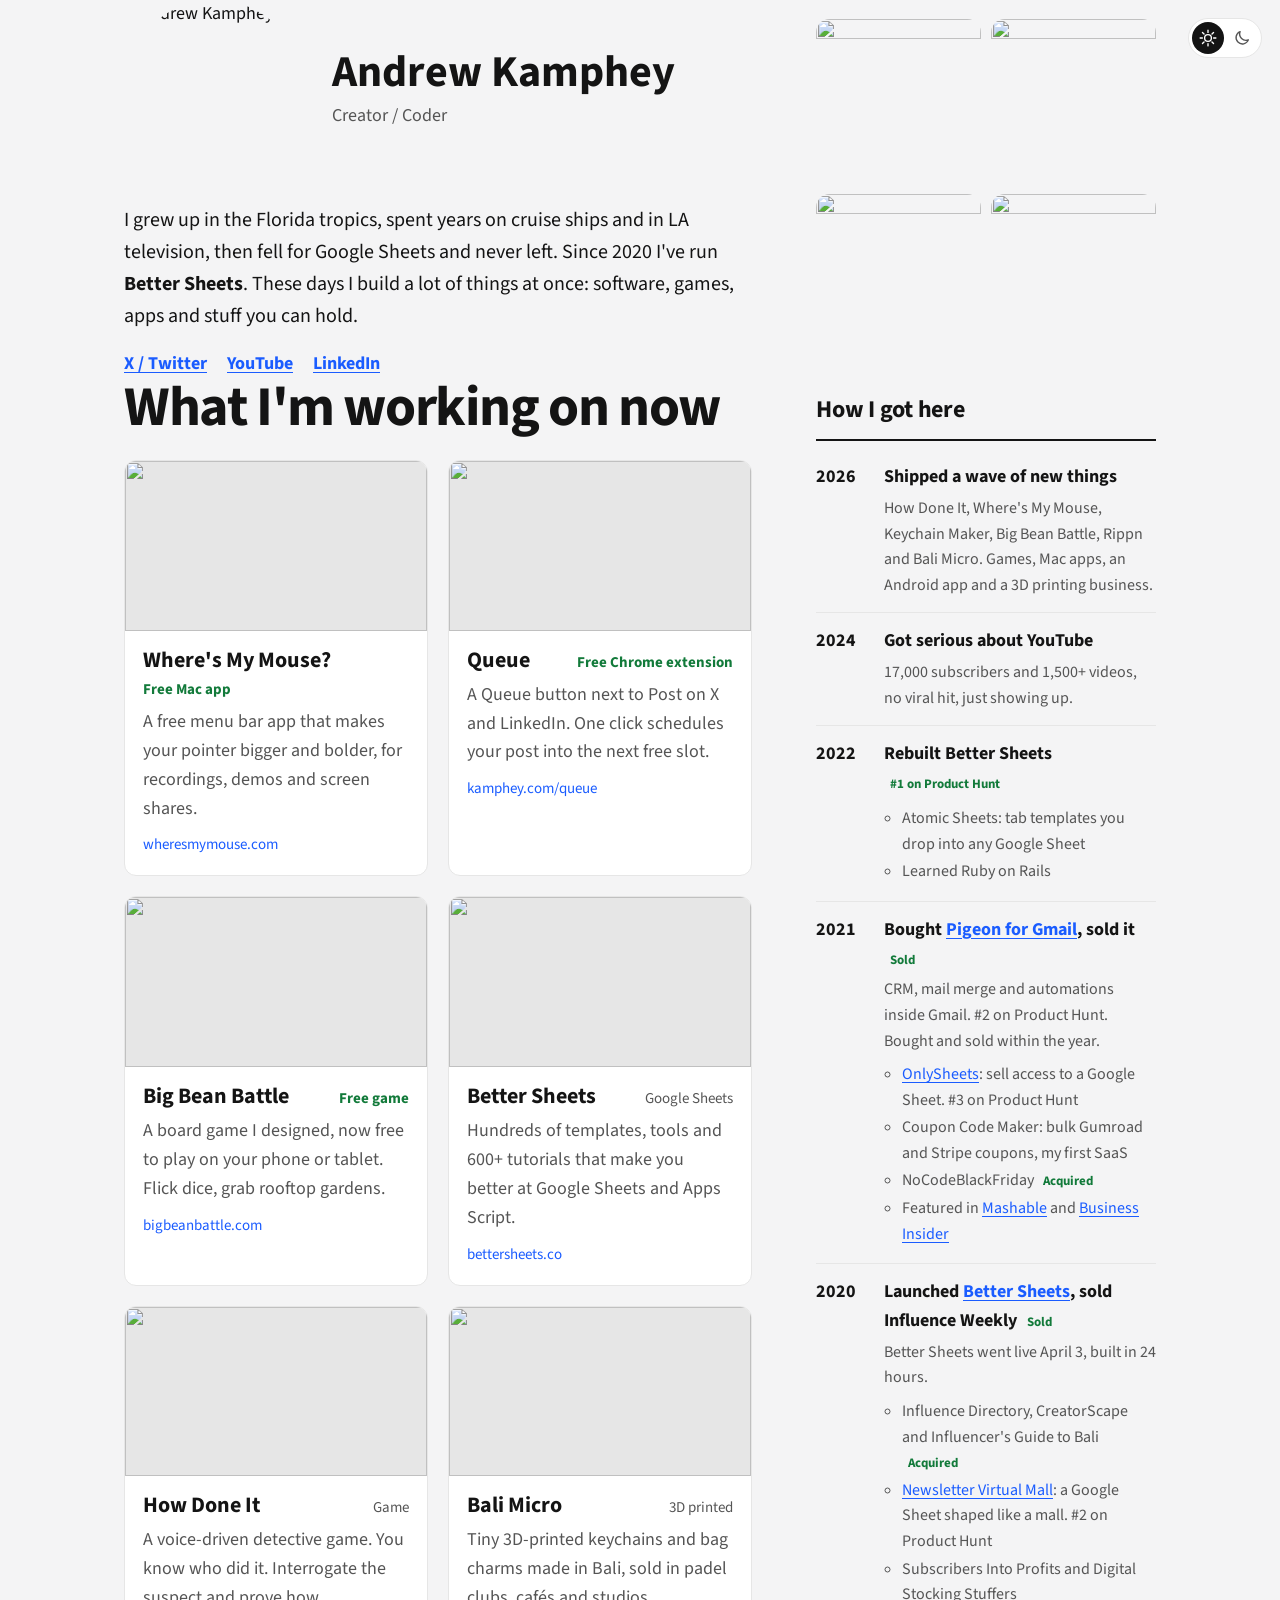
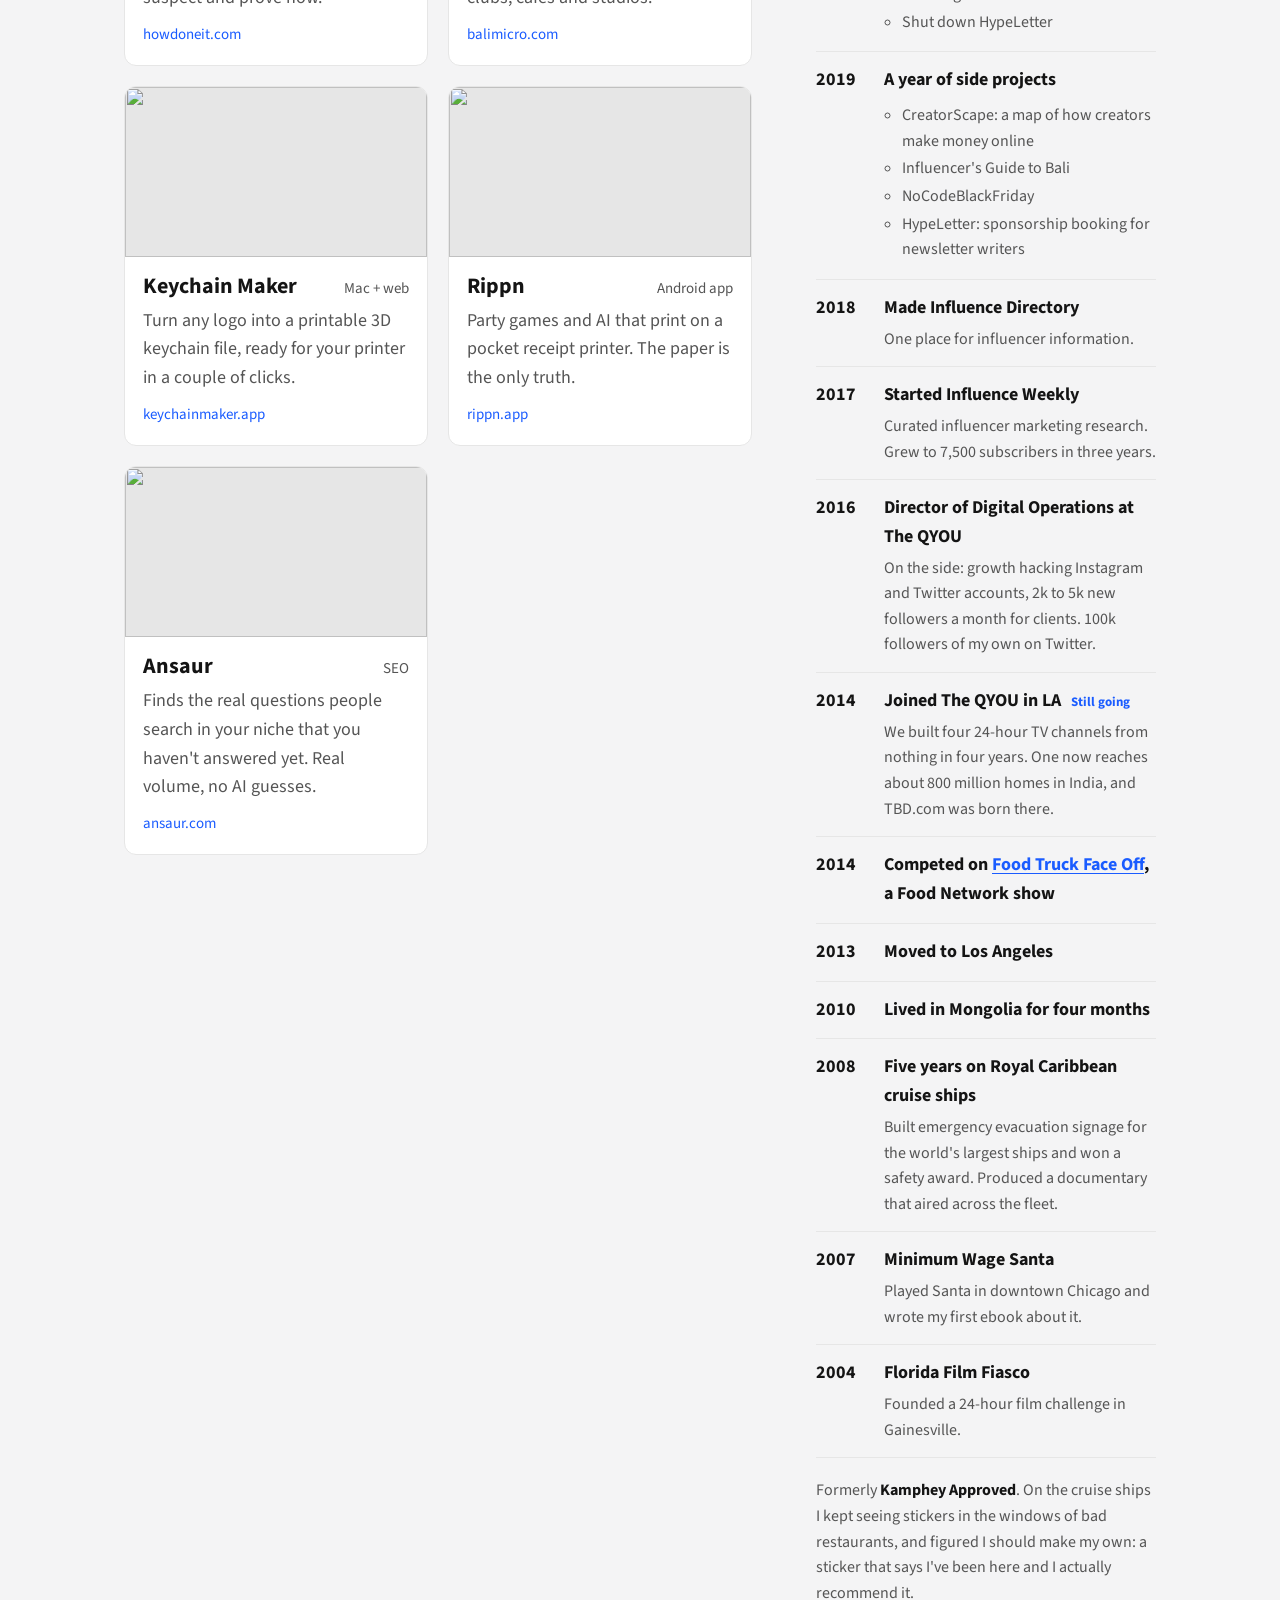
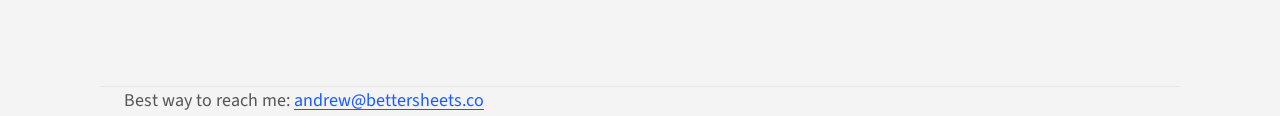
==== commit 14cd0a81: "Queue page at /queue and card on the homepage Co-Authored-By: Claude Opus 5.5 <noreply@anthropic.com" ====
--- a/site/index.html
+++ b/site/index.html
@@ -169,6 +169,14 @@
         </div>
       </a>
 
+      <a class="card" style="--c:#f91880" href="/queue/">
+        <div class="thumb"><img src="/img/queue.jpg" alt="" loading="lazy"></div>
+        <div class="body">
+          <div class="top"><h3>Queue</h3><span class="kind free">Free Chrome extension</span></div>
+          <p>A Queue button next to Post on X and LinkedIn. One click schedules your post into the next free slot.</p>
+          <div class="url">kamphey.com/queue</div>
+        </div>
+      </a>
       <a class="card" style="--c:#4caf50" href="https://bigbeanbattle.com">
         <div class="thumb"><img src="/img/bigbeanbattle.jpg" alt="" loading="lazy"></div>
         <div class="body">
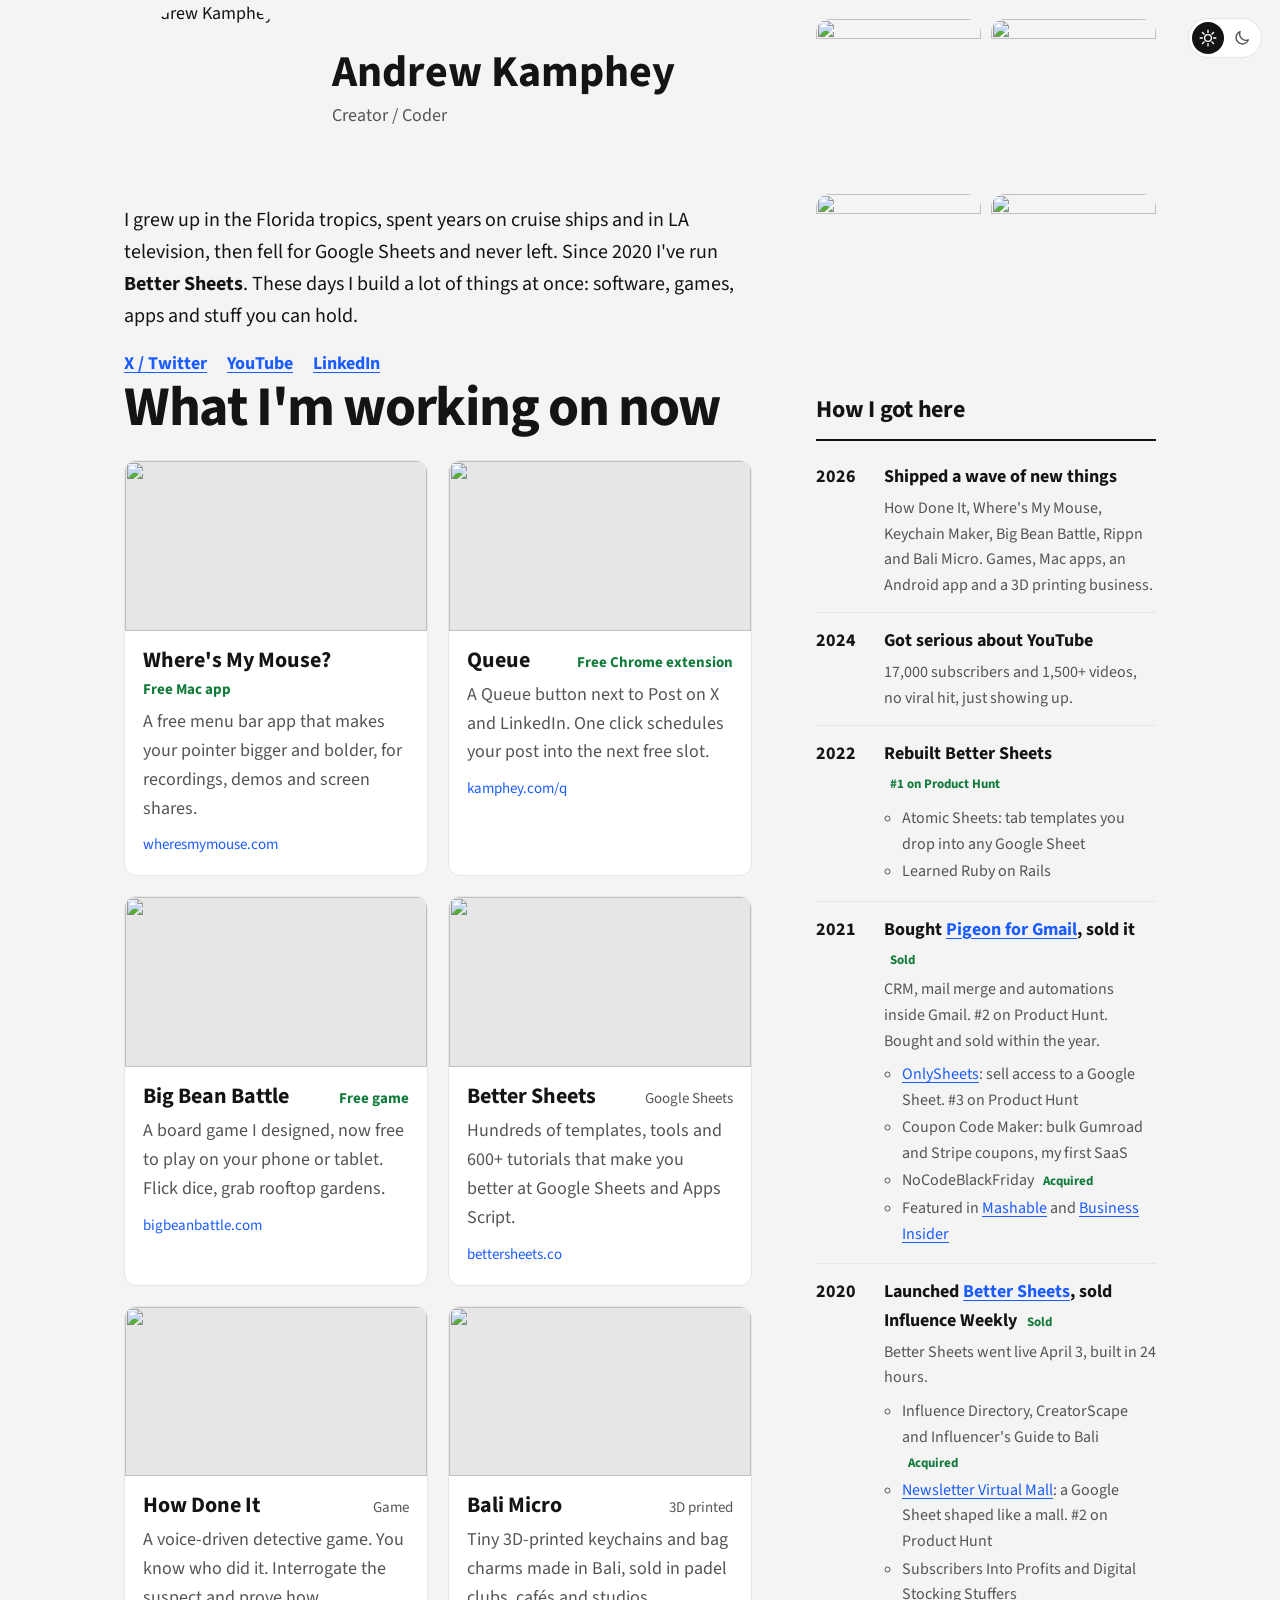
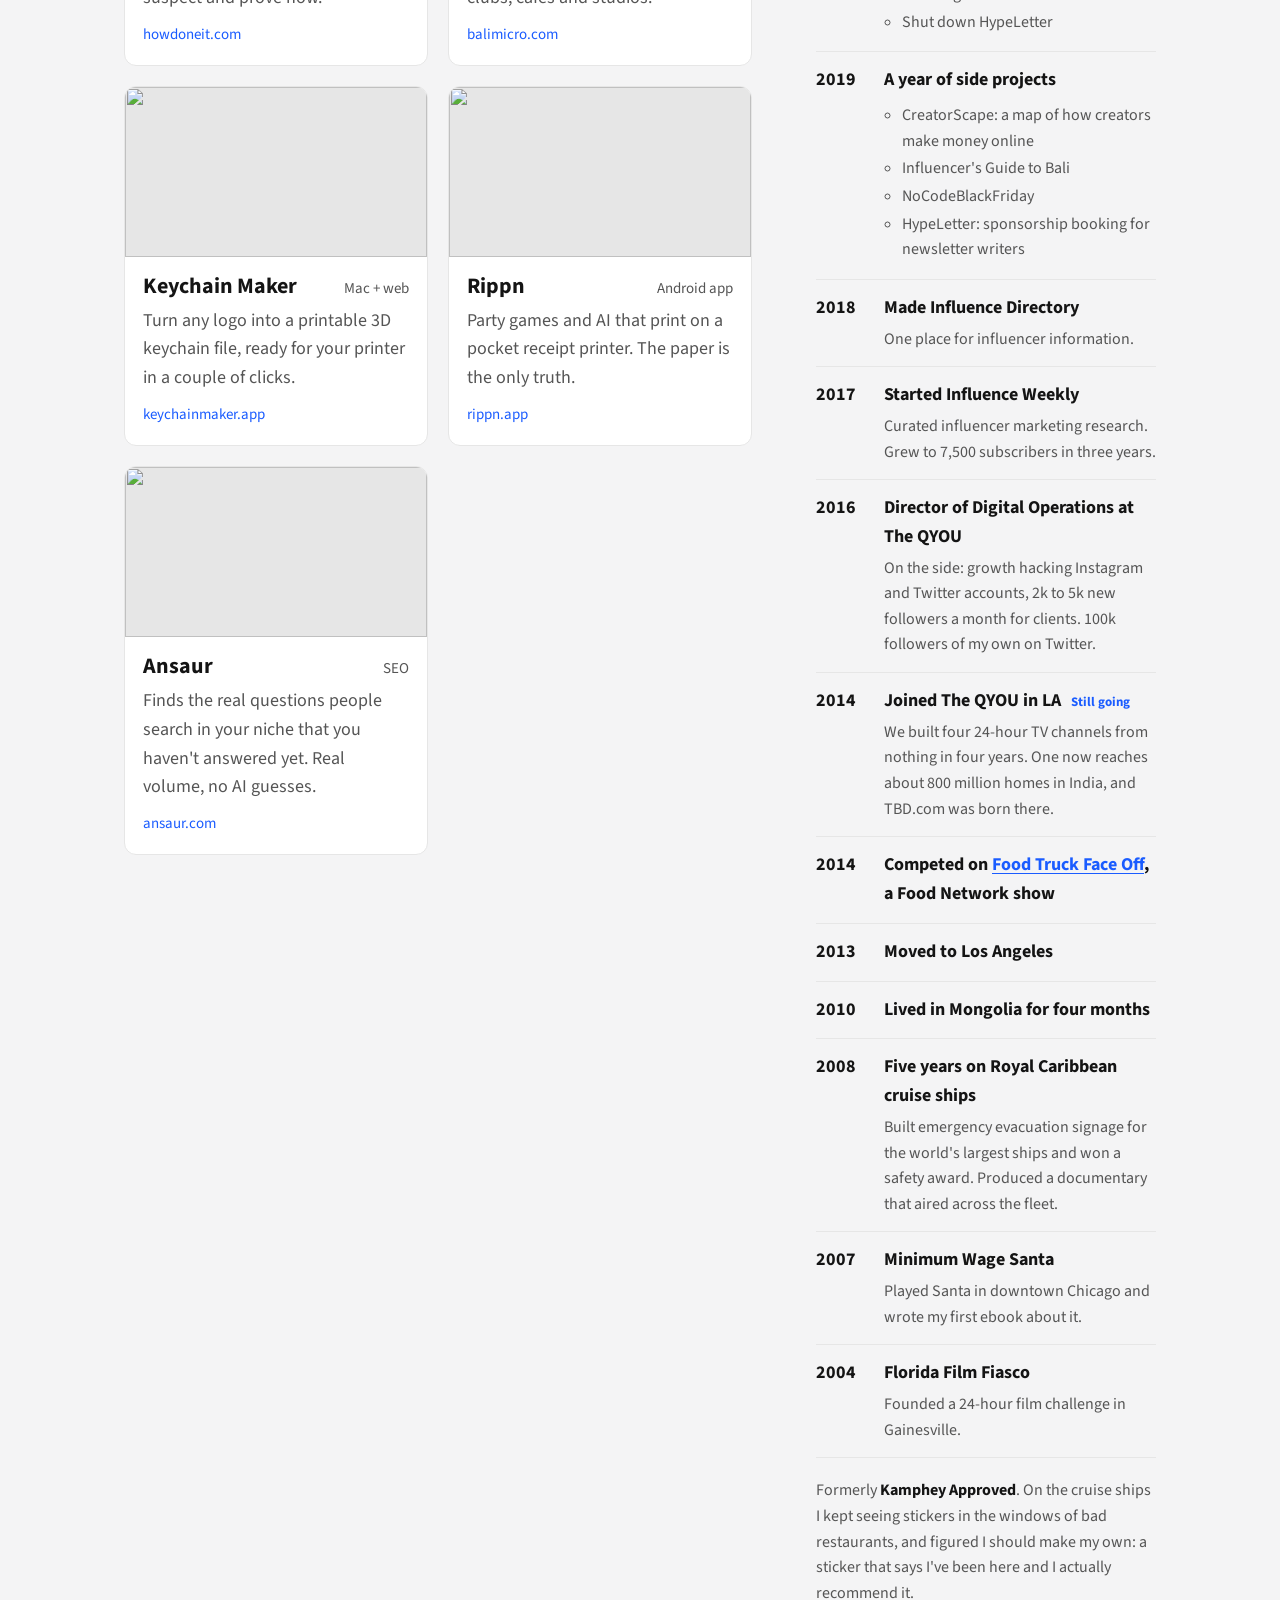
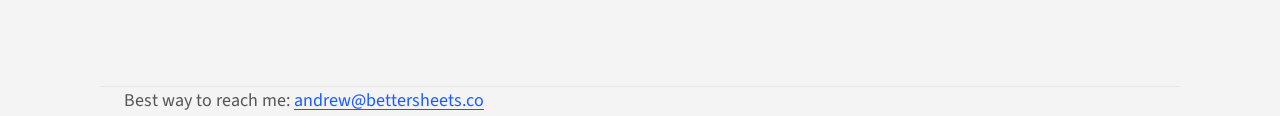
==== commit 84481cb3: "Queue: download button, install steps, kamphey.com/q short link Co-Authored-By: Claude Opus 5.5 <nor" ====
--- a/site/index.html
+++ b/site/index.html
@@ -174,7 +174,7 @@
         <div class="body">
           <div class="top"><h3>Queue</h3><span class="kind free">Free Chrome extension</span></div>
           <p>A Queue button next to Post on X and LinkedIn. One click schedules your post into the next free slot.</p>
-          <div class="url">kamphey.com/queue</div>
+          <div class="url">kamphey.com/q</div>
         </div>
       </a>
       <a class="card" style="--c:#4caf50" href="https://bigbeanbattle.com">
